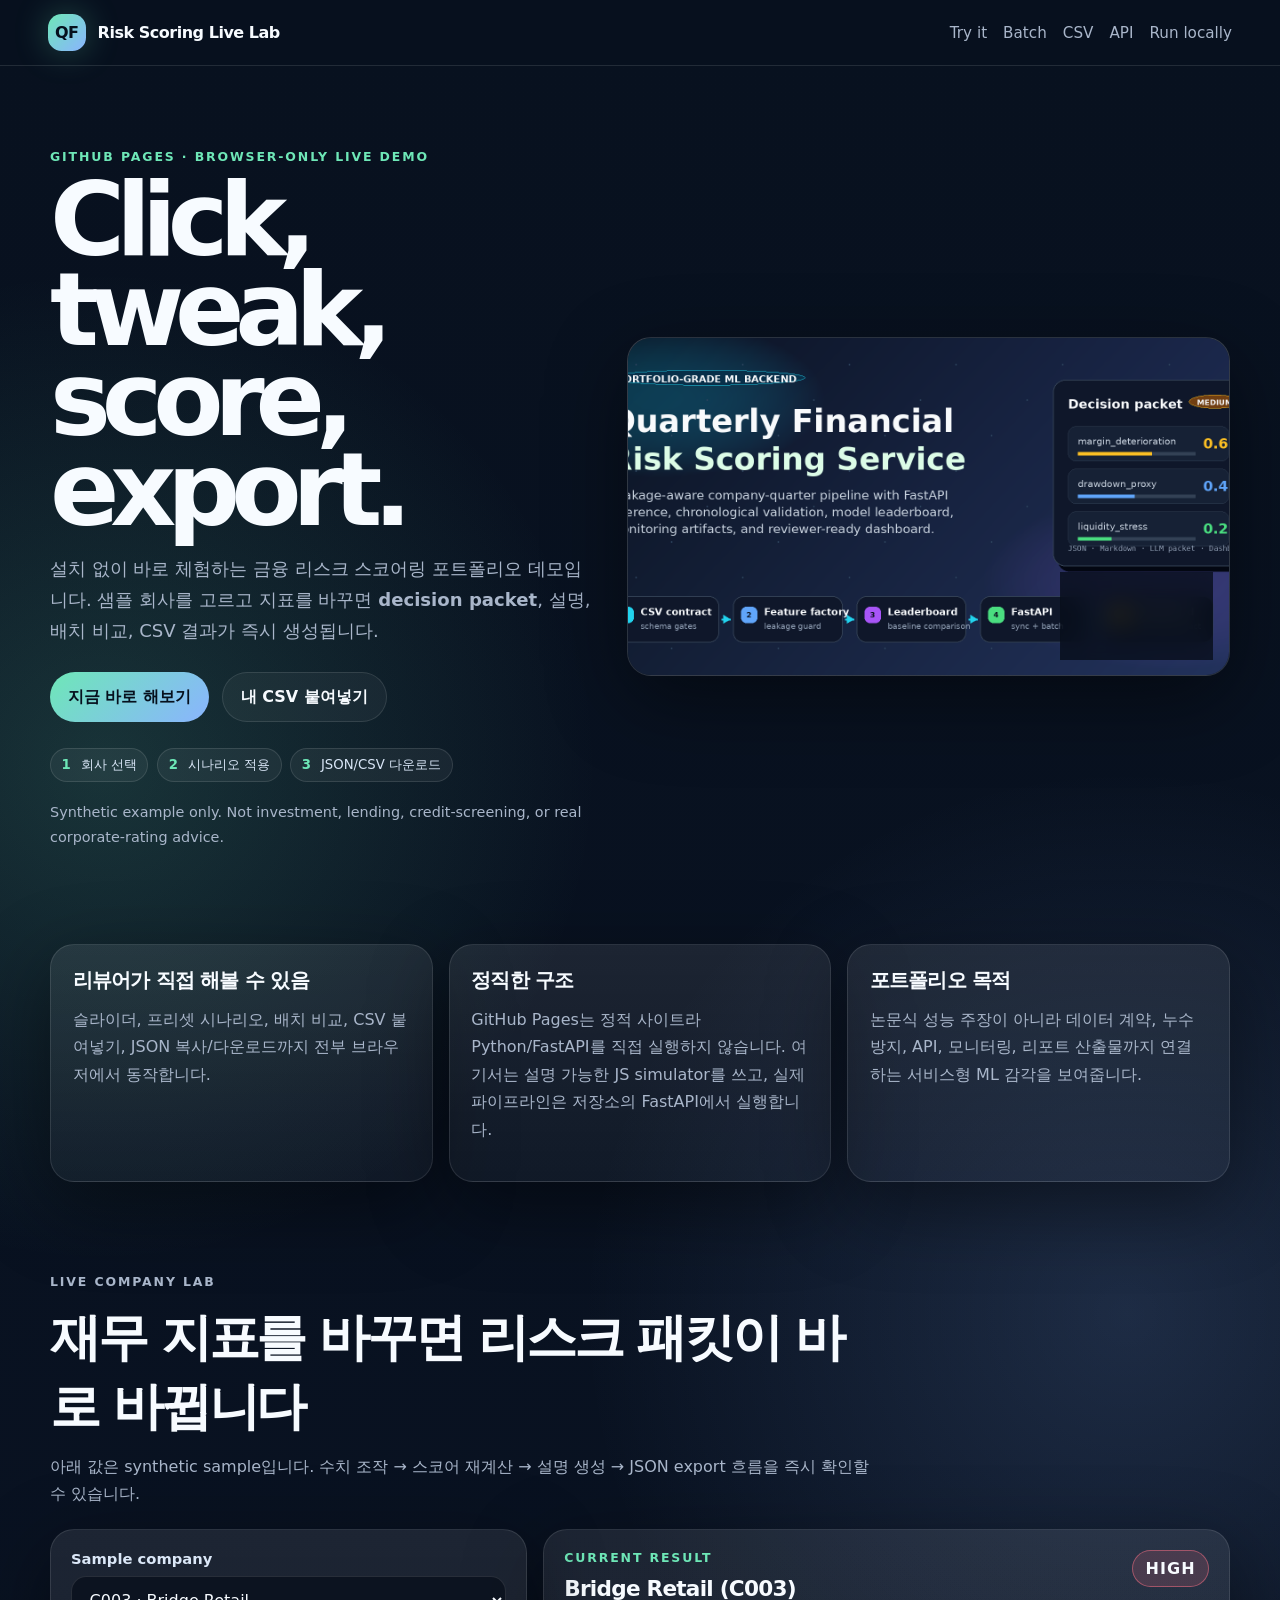
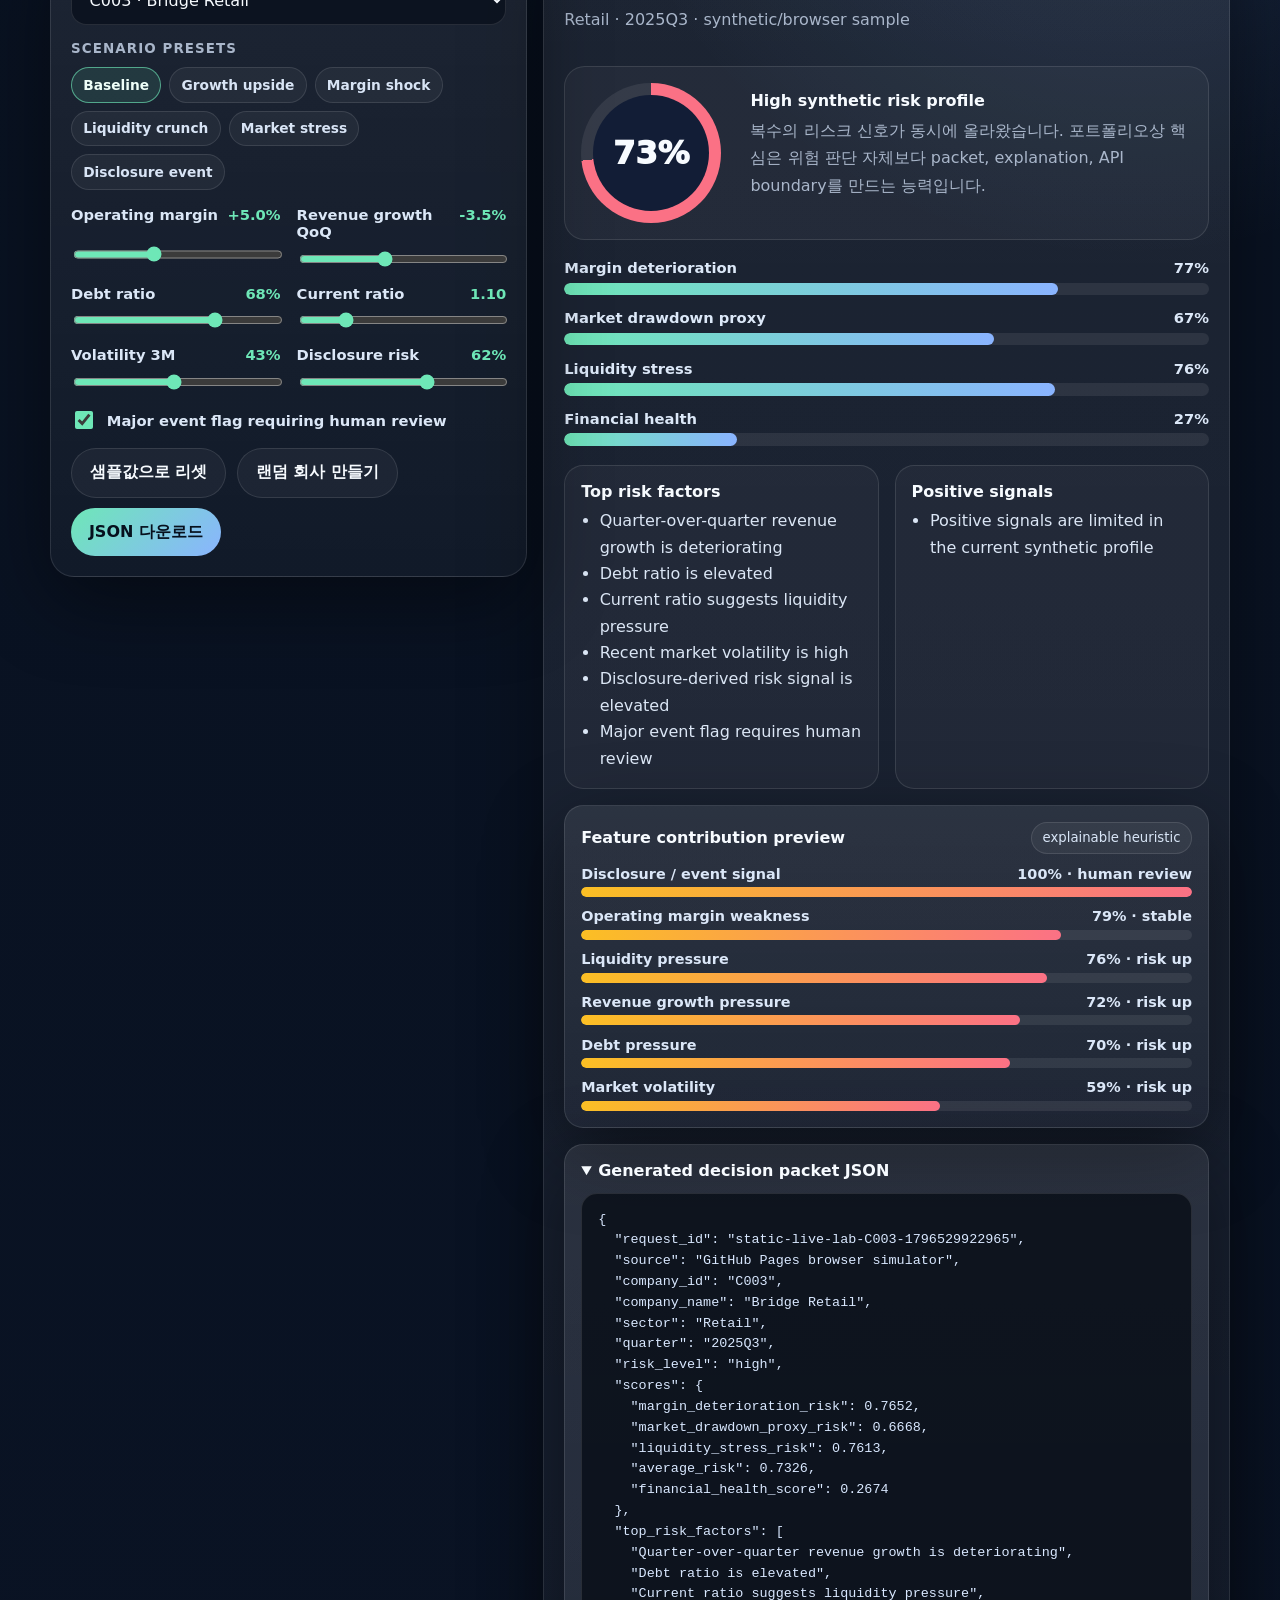
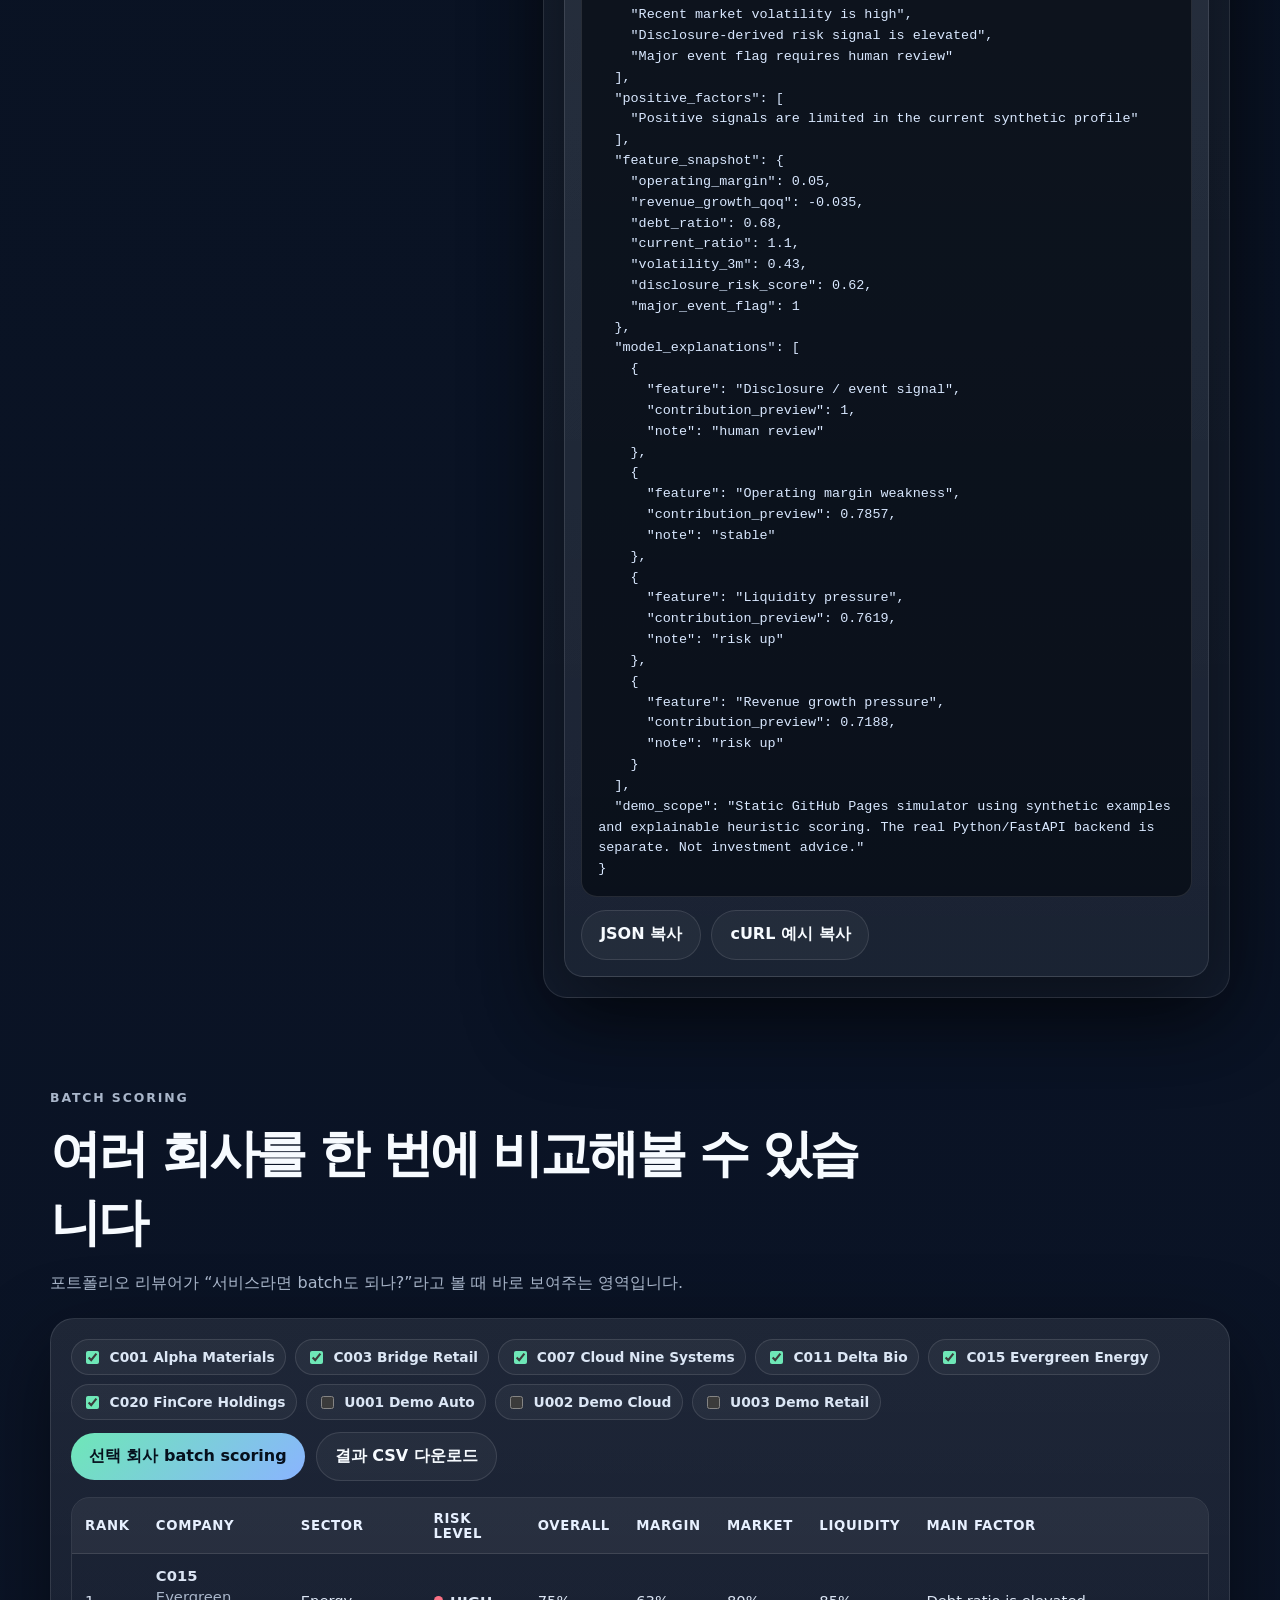
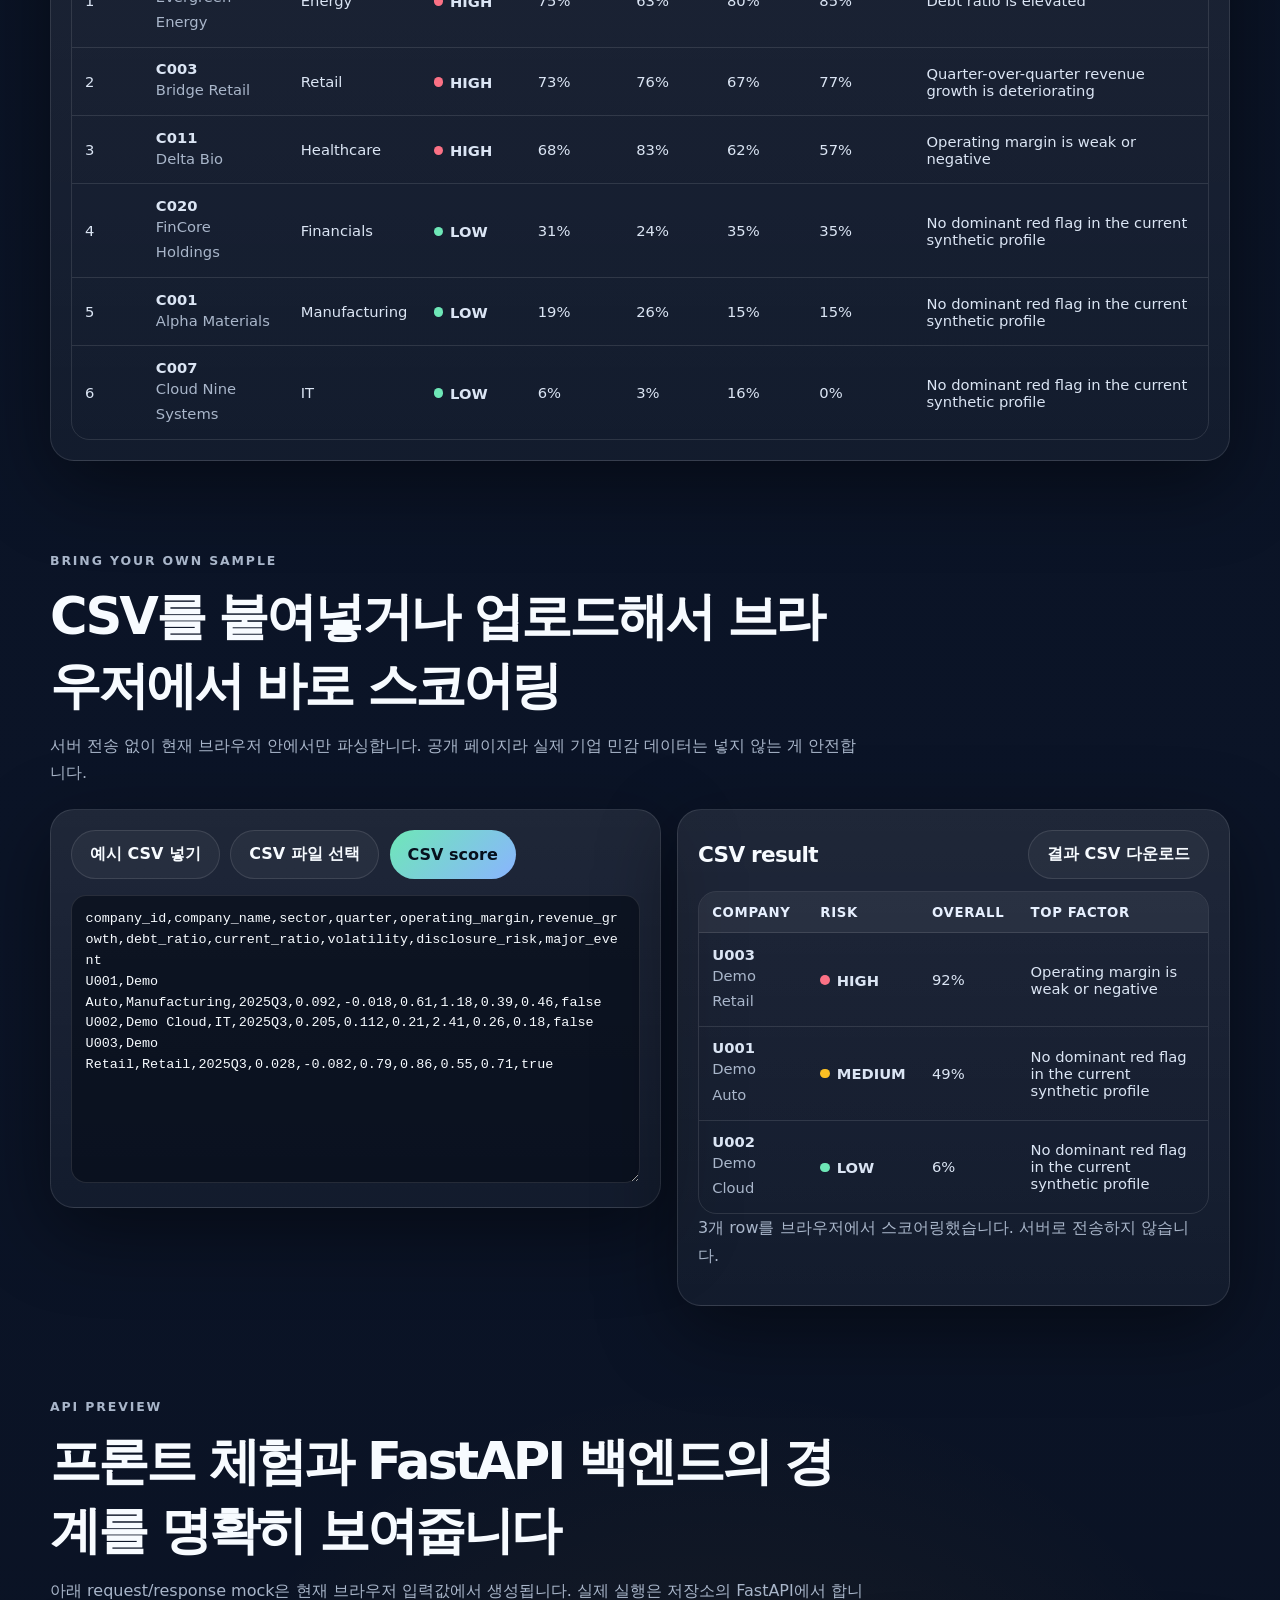
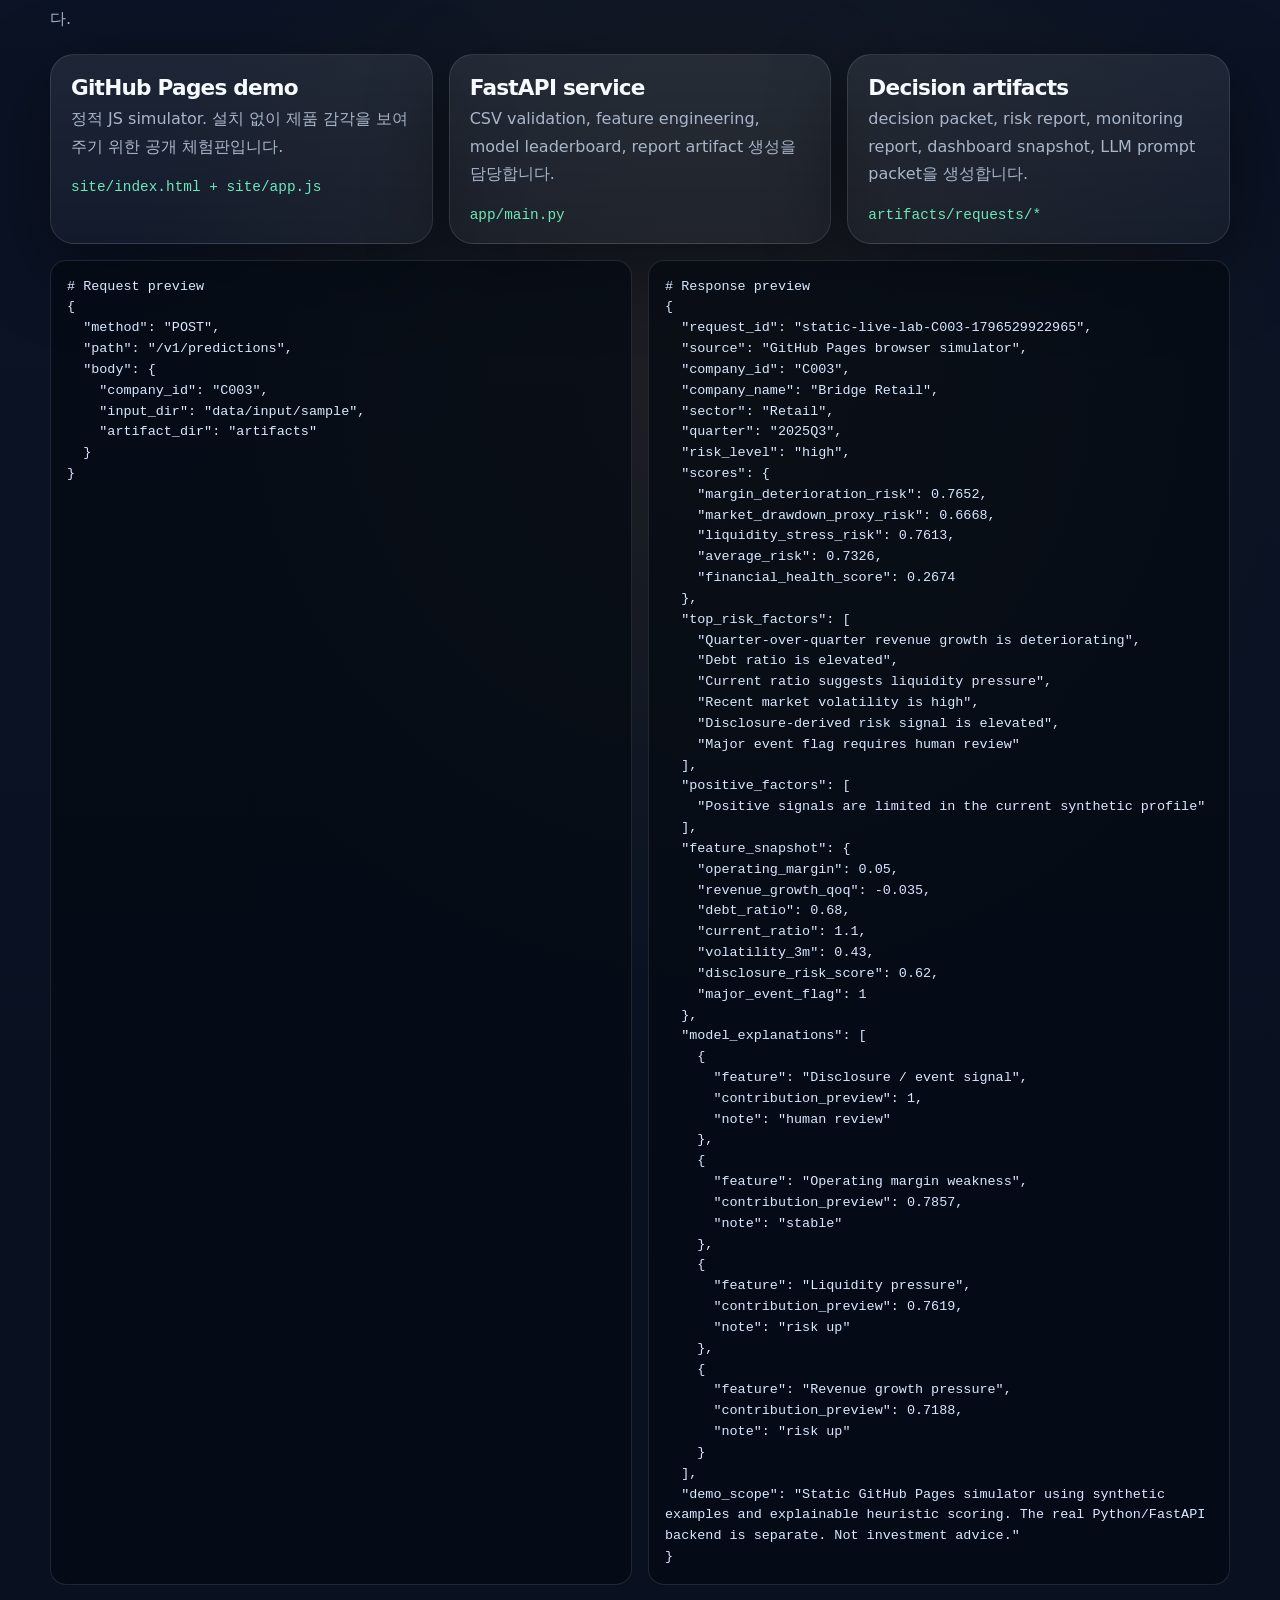
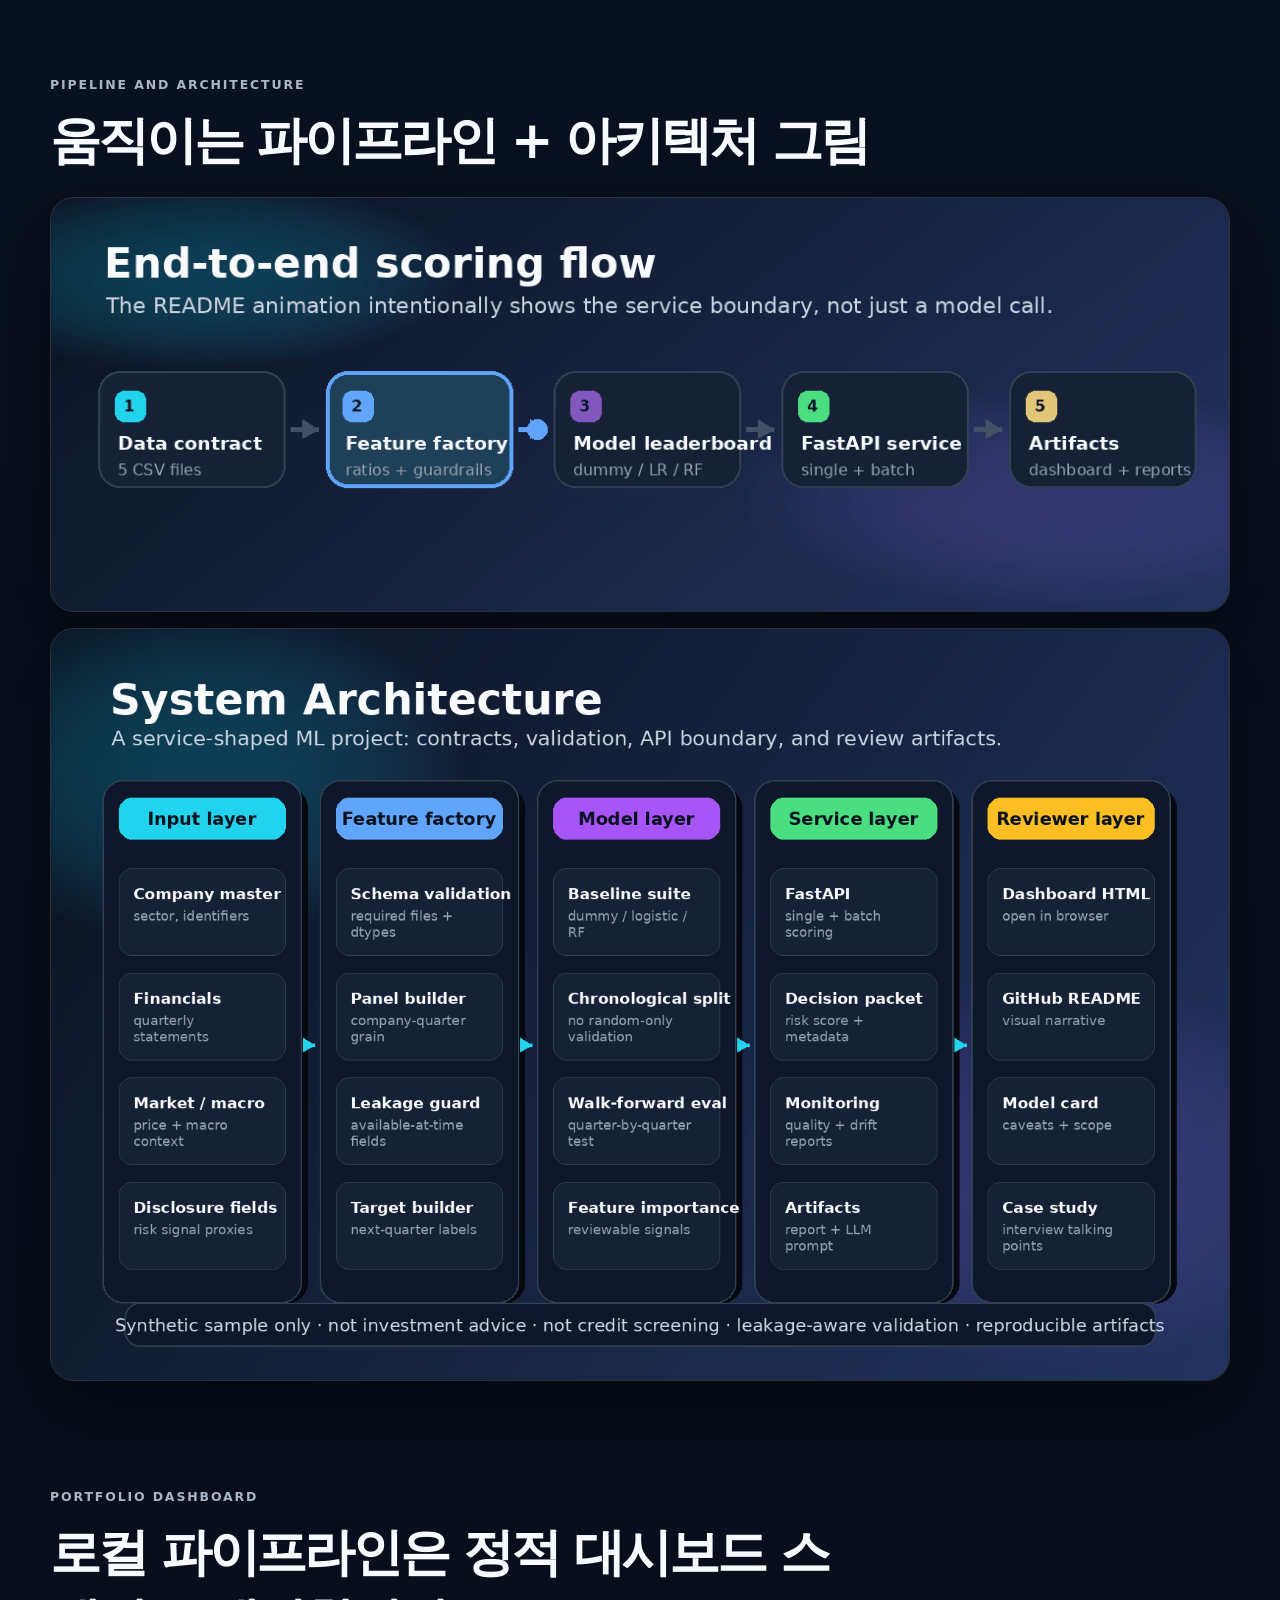
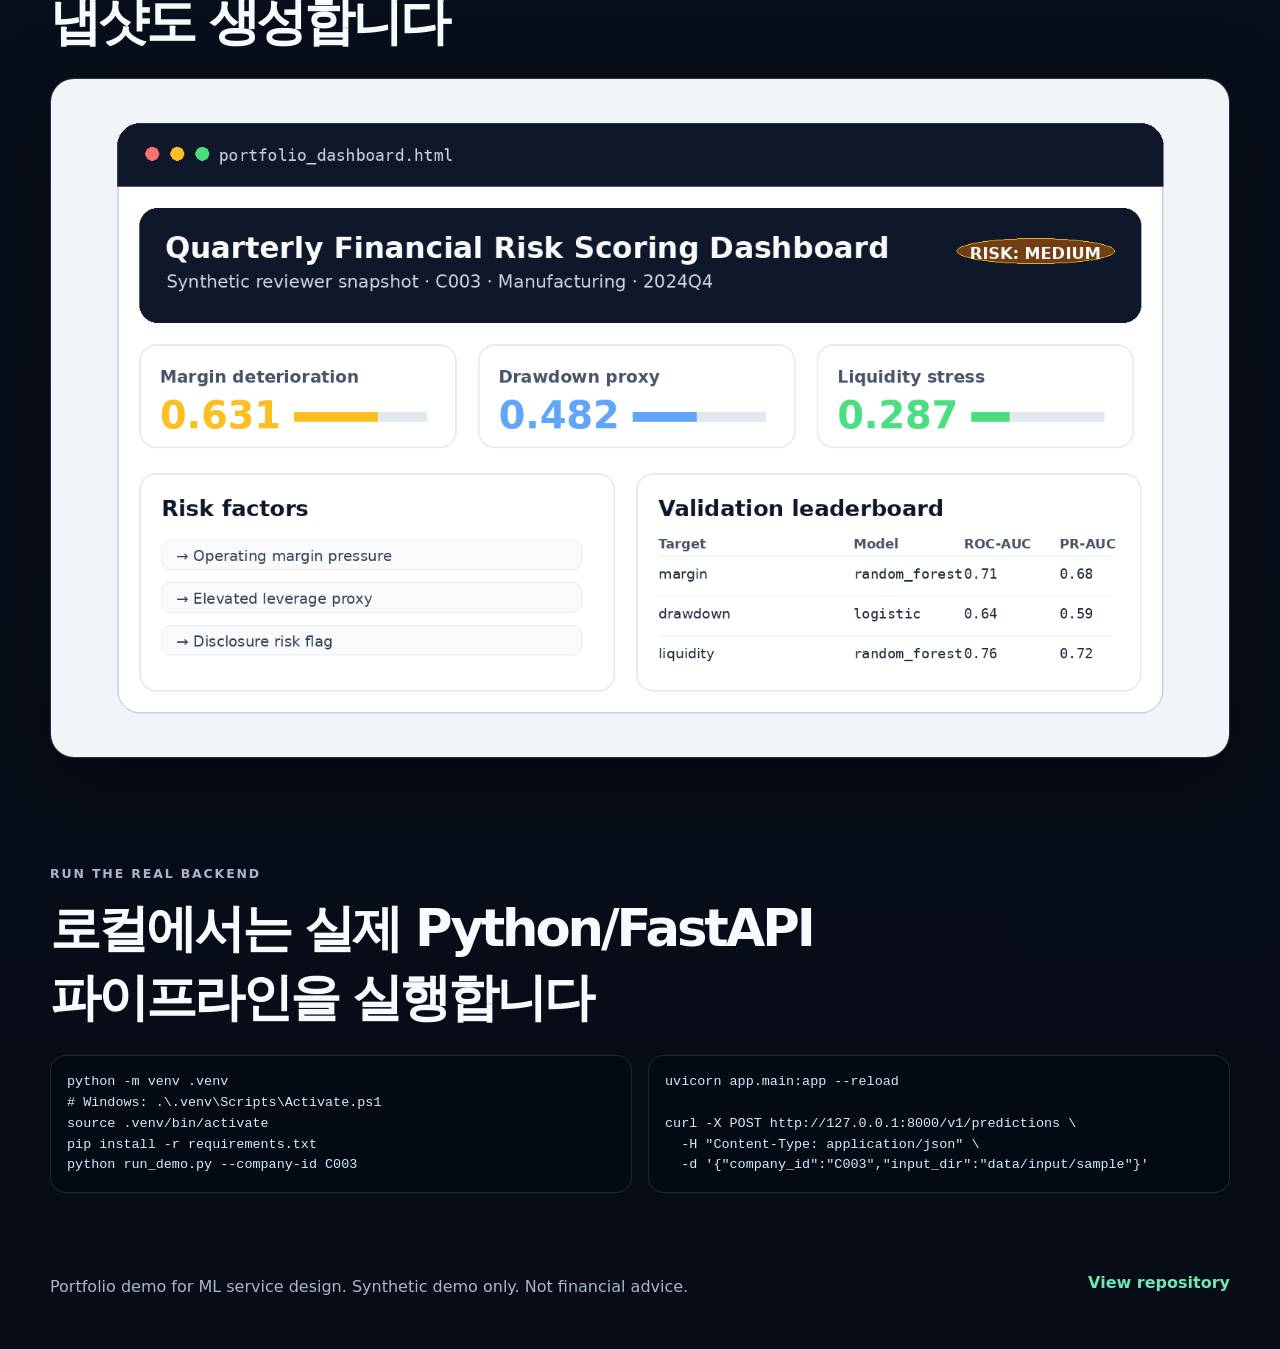
==== index.html @ 81b32978 "Add interactive GitHub Pages live lab" ====
<!doctype html>
<html lang="ko">
<head>
  <meta charset="utf-8" />
  <meta name="viewport" content="width=device-width, initial-scale=1" />
  <title>Quarterly Financial Risk Scoring Live Lab</title>
  <meta name="description" content="Try a browser-only financial risk scoring lab: change company metrics, run scenarios, compare companies, paste CSV, and download a decision packet." />
  <meta property="og:title" content="Quarterly Financial Risk Scoring Live Lab" />
  <meta property="og:description" content="Interactive GitHub Pages demo for a portfolio-grade financial ML service project." />
  <meta property="og:image" content="site/assets/github_social_preview.png" />
  <meta name="theme-color" content="#08111f" />
  <link rel="icon" href="data:image/svg+xml,%3Csvg xmlns='http://www.w3.org/2000/svg' viewBox='0 0 64 64'%3E%3Crect width='64' height='64' rx='14' fill='%2308111f'/%3E%3Cpath d='M12 43h40M18 36l8-11 8 6 12-17' stroke='%236ee7b7' stroke-width='5' stroke-linecap='round' stroke-linejoin='round' fill='none'/%3E%3C/svg%3E" />
  <link rel="stylesheet" href="site/styles.css" />
</head>
<body>
  <header class="topbar">
    <a class="brand" href="#top" aria-label="Go to top">
      <span class="brand-mark">QF</span>
      <span>Risk Scoring Live Lab</span>
    </a>
    <nav aria-label="Primary navigation">
      <a href="#lab">Try it</a>
      <a href="#batch">Batch</a>
      <a href="#csv">CSV</a>
      <a href="#api">API</a>
      <a href="#run">Run locally</a>
    </nav>
  </header>

  <main id="top">
    <section class="hero section-shell">
      <div class="hero-copy">
        <p class="eyebrow">GitHub Pages · browser-only live demo</p>
        <h1>Click, tweak, score, export.</h1>
        <p class="hero-lead">
          설치 없이 바로 체험하는 금융 리스크 스코어링 포트폴리오 데모입니다.
          샘플 회사를 고르고 지표를 바꾸면 <strong>decision packet</strong>, 설명, 배치 비교, CSV 결과가 즉시 생성됩니다.
        </p>
        <div class="hero-actions">
          <a class="button primary" href="#lab">지금 바로 해보기</a>
          <a class="button ghost" href="#csv">내 CSV 붙여넣기</a>
        </div>
        <div class="step-strip" aria-label="Demo steps">
          <span><b>1</b> 회사 선택</span>
          <span><b>2</b> 시나리오 적용</span>
          <span><b>3</b> JSON/CSV 다운로드</span>
        </div>
        <p class="scope-note">Synthetic example only. Not investment, lending, credit-screening, or real corporate-rating advice.</p>
      </div>
      <div class="hero-card" aria-label="Project visual preview">
        <img src="site/assets/github_hero.png" alt="Financial risk scoring project hero image" />
        <div class="hero-card-overlay">
          <span>Live risk packet</span>
          <strong id="heroRiskPreview">0%</strong>
        </div>
      </div>
    </section>

    <section class="section-shell note-grid" aria-label="Why this is interactive">
      <article>
        <h2>리뷰어가 직접 해볼 수 있음</h2>
        <p>슬라이더, 프리셋 시나리오, 배치 비교, CSV 붙여넣기, JSON 복사/다운로드까지 전부 브라우저에서 동작합니다.</p>
      </article>
      <article>
        <h2>정직한 구조</h2>
        <p>GitHub Pages는 정적 사이트라 Python/FastAPI를 직접 실행하지 않습니다. 여기서는 설명 가능한 JS simulator를 쓰고, 실제 파이프라인은 저장소의 FastAPI에서 실행합니다.</p>
      </article>
      <article>
        <h2>포트폴리오 목적</h2>
        <p>논문식 성능 주장이 아니라 데이터 계약, 누수 방지, API, 모니터링, 리포트 산출물까지 연결하는 서비스형 ML 감각을 보여줍니다.</p>
      </article>
    </section>

    <section id="lab" class="section-shell lab-section">
      <div class="section-heading">
        <p class="eyebrow">Live company lab</p>
        <h2>재무 지표를 바꾸면 리스크 패킷이 바로 바뀝니다</h2>
        <p>아래 값은 synthetic sample입니다. 수치 조작 → 스코어 재계산 → 설명 생성 → JSON export 흐름을 즉시 확인할 수 있습니다.</p>
      </div>

      <div class="lab-layout">
        <aside class="control-panel" aria-label="Company scoring controls">
          <label class="field full">
            <span>Sample company</span>
            <select id="companySelect"></select>
          </label>

          <div class="scenario-panel full">
            <span class="mini-label">Scenario presets</span>
            <div class="chip-row" id="scenarioButtons">
              <button class="chip active" type="button" data-scenario="baseline">Baseline</button>
              <button class="chip" type="button" data-scenario="growth">Growth upside</button>
              <button class="chip" type="button" data-scenario="marginShock">Margin shock</button>
              <button class="chip" type="button" data-scenario="liquidityCrunch">Liquidity crunch</button>
              <button class="chip" type="button" data-scenario="marketStress">Market stress</button>
              <button class="chip" type="button" data-scenario="eventShock">Disclosure event</button>
            </div>
          </div>

          <label class="field">
            <span>Operating margin <output id="operatingMarginOut"></output></span>
            <input id="operatingMargin" type="range" min="-0.10" max="0.30" step="0.005" />
          </label>
          <label class="field">
            <span>Revenue growth QoQ <output id="revenueGrowthOut"></output></span>
            <input id="revenueGrowth" type="range" min="-0.25" max="0.28" step="0.005" />
          </label>
          <label class="field">
            <span>Debt ratio <output id="debtRatioOut"></output></span>
            <input id="debtRatio" type="range" min="0.05" max="0.96" step="0.005" />
          </label>
          <label class="field">
            <span>Current ratio <output id="currentRatioOut"></output></span>
            <input id="currentRatio" type="range" min="0.40" max="3.80" step="0.05" />
          </label>
          <label class="field">
            <span>Volatility 3M <output id="volatilityOut"></output></span>
            <input id="volatility" type="range" min="0.04" max="0.85" step="0.005" />
          </label>
          <label class="field">
            <span>Disclosure risk <output id="disclosureRiskOut"></output></span>
            <input id="disclosureRisk" type="range" min="0" max="1" step="0.01" />
          </label>
          <label class="field checkbox-field full">
            <input id="majorEvent" type="checkbox" />
            <span>Major event flag requiring human review</span>
          </label>

          <div class="control-actions full">
            <button id="resetButton" class="button ghost dark" type="button">샘플값으로 리셋</button>
            <button id="randomizeButton" class="button ghost dark" type="button">랜덤 회사 만들기</button>
            <button id="downloadButton" class="button primary" type="button">JSON 다운로드</button>
          </div>
        </aside>

        <section class="result-panel" aria-live="polite">
          <div class="risk-summary">
            <div>
              <p class="eyebrow">Current result</p>
              <h3 id="companyTitle">-</h3>
              <p id="companyMeta" class="muted">-</p>
            </div>
            <div id="riskBadge" class="risk-badge">-</div>
          </div>

          <div class="score-hero">
            <div class="gauge" role="img" aria-label="Overall risk gauge">
              <div class="gauge-ring" id="gaugeRing"><span id="overallRisk">0%</span></div>
            </div>
            <div class="score-copy">
              <h4 id="riskNarrative">Risk narrative</h4>
              <p id="riskExplanation">입력값을 바탕으로 리스크 신호를 생성합니다.</p>
            </div>
          </div>

          <div class="bars" id="scoreBars"></div>

          <div class="insight-grid">
            <article>
              <h4>Top risk factors</h4>
              <ul id="riskFactors"></ul>
            </article>
            <article>
              <h4>Positive signals</h4>
              <ul id="positiveFactors"></ul>
            </article>
          </div>

          <div class="explain-card">
            <div class="card-title-row">
              <h4>Feature contribution preview</h4>
              <span class="pill">explainable heuristic</span>
            </div>
            <div id="contributionList" class="contribution-list"></div>
          </div>

          <details class="json-card" open>
            <summary>Generated decision packet JSON</summary>
            <pre id="decisionJson"></pre>
            <div class="json-actions">
              <button id="copyJsonButton" class="button ghost dark" type="button">JSON 복사</button>
              <button id="copyCurlButton" class="button ghost dark" type="button">cURL 예시 복사</button>
            </div>
          </details>
        </section>
      </div>
    </section>

    <section id="batch" class="section-shell batch-section">
      <div class="section-heading">
        <p class="eyebrow">Batch scoring</p>
        <h2>여러 회사를 한 번에 비교해볼 수 있습니다</h2>
        <p>포트폴리오 리뷰어가 “서비스라면 batch도 되나?”라고 볼 때 바로 보여주는 영역입니다.</p>
      </div>
      <div class="batch-card">
        <div class="batch-controls">
          <div id="batchCompanyChecks" class="check-grid"></div>
          <button id="runBatchButton" class="button primary" type="button">선택 회사 batch scoring</button>
          <button id="downloadBatchCsvButton" class="button ghost dark" type="button">결과 CSV 다운로드</button>
        </div>
        <div class="table-wrap">
          <table id="batchTable">
            <thead>
              <tr>
                <th>Rank</th><th>Company</th><th>Sector</th><th>Risk level</th><th>Overall</th><th>Margin</th><th>Market</th><th>Liquidity</th><th>Main factor</th>
              </tr>
            </thead>
            <tbody></tbody>
          </table>
        </div>
      </div>
    </section>

    <section id="csv" class="section-shell csv-section">
      <div class="section-heading">
        <p class="eyebrow">Bring your own sample</p>
        <h2>CSV를 붙여넣거나 업로드해서 브라우저에서 바로 스코어링</h2>
        <p>서버 전송 없이 현재 브라우저 안에서만 파싱합니다. 공개 페이지라 실제 기업 민감 데이터는 넣지 않는 게 안전합니다.</p>
      </div>
      <div class="csv-grid">
        <div class="csv-card">
          <div class="csv-actions">
            <button id="loadCsvExampleButton" class="button ghost dark" type="button">예시 CSV 넣기</button>
            <label class="file-button button ghost dark">
              CSV 파일 선택
              <input id="csvFileInput" type="file" accept=".csv,text/csv" />
            </label>
            <button id="scoreCsvButton" class="button primary" type="button">CSV score</button>
          </div>
          <textarea id="csvInput" spellcheck="false" aria-label="CSV input"></textarea>
        </div>
        <div class="csv-card">
          <div class="card-title-row">
            <h3>CSV result</h3>
            <button id="downloadCsvResultButton" class="button ghost dark" type="button">결과 CSV 다운로드</button>
          </div>
          <div class="table-wrap compact">
            <table id="csvResultTable">
              <thead><tr><th>Company</th><th>Risk</th><th>Overall</th><th>Top factor</th></tr></thead>
              <tbody></tbody>
            </table>
          </div>
          <p id="csvStatus" class="muted"></p>
        </div>
      </div>
    </section>

    <section id="api" class="section-shell api-section">
      <div class="section-heading">
        <p class="eyebrow">API preview</p>
        <h2>프론트 체험과 FastAPI 백엔드의 경계를 명확히 보여줍니다</h2>
        <p>아래 request/response mock은 현재 브라우저 입력값에서 생성됩니다. 실제 실행은 저장소의 FastAPI에서 합니다.</p>
      </div>
      <div class="api-grid">
        <article>
          <h3>GitHub Pages demo</h3>
          <p>정적 JS simulator. 설치 없이 제품 감각을 보여주기 위한 공개 체험판입니다.</p>
          <code>site/index.html + site/app.js</code>
        </article>
        <article>
          <h3>FastAPI service</h3>
          <p>CSV validation, feature engineering, model leaderboard, report artifact 생성을 담당합니다.</p>
          <code>app/main.py</code>
        </article>
        <article>
          <h3>Decision artifacts</h3>
          <p>decision packet, risk report, monitoring report, dashboard snapshot, LLM prompt packet을 생성합니다.</p>
          <code>artifacts/requests/*</code>
        </article>
      </div>
      <div class="code-grid">
        <pre class="code-block"><code id="apiRequestCode"></code></pre>
        <pre class="code-block"><code id="apiResponseCode"></code></pre>
      </div>
    </section>

    <section class="section-shell visual-section">
      <div class="section-heading">
        <p class="eyebrow">Pipeline and architecture</p>
        <h2>움직이는 파이프라인 + 아키텍처 그림</h2>
      </div>
      <img class="wide-visual" src="site/assets/pipeline_flow.gif" alt="Animated pipeline flow" />
      <img class="wide-visual" src="site/assets/architecture_diagram.png" alt="System architecture diagram" />
    </section>

    <section class="section-shell visual-section">
      <div class="section-heading">
        <p class="eyebrow">Portfolio dashboard</p>
        <h2>로컬 파이프라인은 정적 대시보드 스냅샷도 생성합니다</h2>
      </div>
      <img class="wide-visual" src="site/assets/dashboard_preview.png" alt="Dashboard preview" />
    </section>

    <section id="run" class="section-shell run-section">
      <div class="section-heading">
        <p class="eyebrow">Run the real backend</p>
        <h2>로컬에서는 실제 Python/FastAPI 파이프라인을 실행합니다</h2>
      </div>
      <div class="terminal-grid">
        <pre class="code-block"><code>python -m venv .venv
# Windows: .\.venv\Scripts\Activate.ps1
source .venv/bin/activate
pip install -r requirements.txt
python run_demo.py --company-id C003</code></pre>
        <pre class="code-block"><code>uvicorn app.main:app --reload

curl -X POST http://127.0.0.1:8000/v1/predictions \
  -H "Content-Type: application/json" \
  -d '{"company_id":"C003","input_dir":"data/input/sample"}'</code></pre>
      </div>
    </section>
  </main>

  <footer class="footer section-shell">
    <p>Portfolio demo for ML service design. Synthetic demo only. Not financial advice.</p>
    <a href="https://github.com/jcicaaa3-cloud/financial-future-prediction-service">View repository</a>
  </footer>

  <div id="toast" class="toast" role="status" aria-live="polite"></div>
  <script src="site/app.js"></script>
</body>
</html>
---- site/styles.css ----
:root {
  color-scheme: dark;
  --bg: #08111f;
  --bg-2: #0b1427;
  --panel: rgba(17, 26, 49, 0.82);
  --panel-strong: #121d36;
  --panel-soft: rgba(255, 255, 255, 0.045);
  --text: #f7fbff;
  --muted: #a9b6ca;
  --line: rgba(255, 255, 255, 0.11);
  --accent: #6ee7b7;
  --accent-2: #8ab4ff;
  --warn: #fbbf24;
  --danger: #fb7185;
  --good: #34d399;
  --shadow: 0 24px 80px rgba(0, 0, 0, 0.44);
  --radius: 24px;
  font-family: Inter, ui-sans-serif, system-ui, -apple-system, BlinkMacSystemFont, "Segoe UI", sans-serif;
}

* { box-sizing: border-box; }
html { scroll-behavior: smooth; }
body {
  margin: 0;
  background:
    radial-gradient(circle at 8% 7%, rgba(110, 231, 183, 0.16), transparent 31rem),
    radial-gradient(circle at 88% 12%, rgba(138, 180, 255, 0.16), transparent 34rem),
    radial-gradient(circle at 56% 62%, rgba(251, 191, 36, 0.08), transparent 38rem),
    linear-gradient(180deg, var(--bg) 0%, var(--bg-2) 52%, #070c17 100%);
  color: var(--text);
}

a { color: inherit; text-decoration: none; }
img { display: block; max-width: 100%; }
button, input, select, textarea { font: inherit; }

.topbar {
  position: sticky;
  top: 0;
  z-index: 30;
  display: flex;
  align-items: center;
  justify-content: space-between;
  gap: 1rem;
  padding: 0.86rem clamp(1rem, 4vw, 3rem);
  backdrop-filter: blur(18px);
  background: rgba(8, 17, 31, 0.78);
  border-bottom: 1px solid var(--line);
}
.brand {
  display: flex;
  align-items: center;
  gap: 0.75rem;
  font-weight: 850;
  letter-spacing: -0.03em;
}
.brand-mark {
  display: grid;
  place-items: center;
  width: 2.35rem;
  height: 2.35rem;
  border-radius: 0.85rem;
  background: linear-gradient(135deg, var(--accent), var(--accent-2));
  color: #06101d;
  box-shadow: 0 0 34px rgba(110, 231, 183, 0.28);
}
nav { display: flex; gap: 1rem; color: var(--muted); font-size: 0.95rem; }
nav a:hover { color: var(--text); }

.section-shell { width: min(1180px, calc(100% - 2rem)); margin: 0 auto; }
.hero {
  display: grid;
  grid-template-columns: minmax(0, 0.95fr) minmax(320px, 1.05fr);
  gap: 2rem;
  align-items: center;
  padding: 5.2rem 0 3rem;
}
.eyebrow {
  margin: 0 0 0.68rem;
  color: var(--accent);
  font-size: 0.78rem;
  font-weight: 850;
  letter-spacing: 0.15em;
  text-transform: uppercase;
}
h1, h2, h3, h4, p { margin-top: 0; }
h1 {
  font-size: clamp(3rem, 8vw, 6.7rem);
  line-height: 0.88;
  letter-spacing: -0.09em;
  margin-bottom: 1.1rem;
}
h2 { font-size: clamp(1.8rem, 4vw, 3.35rem); letter-spacing: -0.06em; margin-bottom: 0.7rem; }
h3 { font-size: 1.35rem; margin-bottom: 0.32rem; letter-spacing: -0.035em; }
h4 { margin-bottom: 0.45rem; }
.hero-lead, .section-heading p, .note-grid p, .api-grid p, .score-copy p, .footer p, .muted, .scope-note {
  color: var(--muted);
  line-height: 1.72;
}
.hero-lead { font-size: 1.13rem; max-width: 55rem; }
.hero-actions { display: flex; flex-wrap: wrap; gap: 0.8rem; margin: 1.6rem 0; }
.button {
  border: 0;
  border-radius: 999px;
  padding: 0.84rem 1.12rem;
  font-weight: 850;
  cursor: pointer;
  display: inline-flex;
  align-items: center;
  justify-content: center;
  transition: transform 160ms ease, border-color 160ms ease, background 160ms ease, opacity 160ms ease;
  white-space: nowrap;
}
.button:hover { transform: translateY(-1px); }
.button.primary { background: linear-gradient(135deg, var(--accent), var(--accent-2)); color: #06101d; }
.button.ghost { border: 1px solid var(--line); background: rgba(255, 255, 255, 0.045); }
.button.dark { color: var(--text); }
.button:disabled { opacity: 0.55; cursor: not-allowed; transform: none; }
.step-strip { display: flex; flex-wrap: wrap; gap: 0.55rem; margin: 1rem 0 1.1rem; }
.step-strip span, .pill, .trust-pill {
  border: 1px solid var(--line);
  background: rgba(255, 255, 255, 0.05);
  padding: 0.46rem 0.66rem;
  border-radius: 999px;
  color: #d9e6f7;
  font-size: 0.83rem;
}
.step-strip b { color: var(--accent); margin-right: 0.35rem; }
.scope-note { font-size: 0.9rem; }

.hero-card, .control-panel, .result-panel, .note-grid article, .api-grid article, .json-card, .batch-card, .csv-card, .explain-card {
  background: linear-gradient(180deg, rgba(255,255,255,0.082), rgba(255,255,255,0.035));
  border: 1px solid var(--line);
  box-shadow: var(--shadow);
}
.hero-card { border-radius: var(--radius); overflow: hidden; position: relative; }
.hero-card img { aspect-ratio: 16 / 9; object-fit: cover; width: 100%; }
.hero-card-overlay {
  position: absolute;
  right: 1rem;
  bottom: 1rem;
  display: grid;
  gap: 0.2rem;
  min-width: 9.5rem;
  padding: 1rem;
  border-radius: 1.1rem;
  background: rgba(7, 13, 25, 0.78);
  border: 1px solid var(--line);
  backdrop-filter: blur(12px);
}
.hero-card-overlay span { color: var(--muted); font-size: 0.83rem; }
.hero-card-overlay strong { font-size: 2.2rem; line-height: 1; }

.note-grid {
  display: grid;
  grid-template-columns: repeat(3, 1fr);
  gap: 1rem;
  padding: 2rem 0 1rem;
}
.note-grid article { padding: 1.35rem; border-radius: var(--radius); }
.note-grid h2 { font-size: 1.28rem; letter-spacing: -0.04em; }

.lab-section, .batch-section, .csv-section, .visual-section, .api-section, .run-section { padding: 4.6rem 0 1rem; }
.section-heading { max-width: 820px; margin-bottom: 1.35rem; }
.lab-layout {
  display: grid;
  grid-template-columns: minmax(310px, 0.82fr) minmax(380px, 1.18fr);
  gap: 1rem;
  align-items: start;
}
.control-panel, .result-panel { border-radius: var(--radius); padding: 1.25rem; }
.control-panel {
  display: grid;
  grid-template-columns: 1fr 1fr;
  gap: 1rem;
  position: sticky;
  top: 5.2rem;
}
.field { display: grid; gap: 0.55rem; }
.field.full, .full { grid-column: 1 / -1; }
.field span { color: #dbe7f7; font-weight: 780; font-size: 0.92rem; display: flex; justify-content: space-between; gap: 0.5rem; }
.field output { color: var(--accent); }
select, textarea {
  width: 100%;
  color: var(--text);
  background: rgba(7, 13, 25, 0.66);
  border: 1px solid var(--line);
  border-radius: 0.95rem;
  padding: 0.8rem 0.85rem;
  outline: none;
}
textarea { min-height: 18rem; resize: vertical; font-family: ui-monospace, SFMono-Regular, Menlo, Consolas, monospace; font-size: 0.84rem; line-height: 1.55; }
input[type="range"] { width: 100%; accent-color: var(--accent); }
.checkbox-field { display: flex; align-items: center; gap: 0.7rem; }
.checkbox-field span { justify-content: flex-start; }
.checkbox-field input { width: 1.1rem; height: 1.1rem; accent-color: var(--accent); }
.scenario-panel { display: grid; gap: 0.7rem; }
.mini-label { color: var(--muted); font-size: 0.84rem; font-weight: 850; text-transform: uppercase; letter-spacing: 0.08em; }
.chip-row { display: flex; flex-wrap: wrap; gap: 0.5rem; }
.chip {
  border: 1px solid var(--line);
  border-radius: 999px;
  background: rgba(255,255,255,0.045);
  color: #d8e4f5;
  padding: 0.55rem 0.7rem;
  cursor: pointer;
  font-weight: 780;
  font-size: 0.86rem;
}
.chip:hover, .chip.active { border-color: rgba(110, 231, 183, 0.64); background: rgba(110, 231, 183, 0.12); color: #effff9; }
.control-actions { display: flex; flex-wrap: wrap; gap: 0.65rem; }

.risk-summary { display: flex; align-items: flex-start; justify-content: space-between; gap: 1rem; margin-bottom: 1rem; }
.risk-badge {
  padding: 0.48rem 0.76rem;
  border-radius: 999px;
  font-weight: 900;
  text-transform: uppercase;
  letter-spacing: 0.07em;
  border: 1px solid var(--line);
  color: var(--text);
}
.risk-badge.low { background: rgba(52, 211, 153, 0.16); border-color: rgba(52, 211, 153, 0.5); }
.risk-badge.medium { background: rgba(251, 191, 36, 0.16); border-color: rgba(251, 191, 36, 0.5); }
.risk-badge.high { background: rgba(251, 113, 133, 0.16); border-color: rgba(251, 113, 133, 0.5); }
.score-hero { display: grid; grid-template-columns: 150px minmax(0, 1fr); gap: 1.2rem; align-items: center; padding: 1rem; border-radius: 1.3rem; background: rgba(255,255,255,0.035); border: 1px solid var(--line); }
.gauge-ring {
  width: 140px;
  height: 140px;
  border-radius: 999px;
  display: grid;
  place-items: center;
  position: relative;
  background: conic-gradient(var(--accent) 0deg, rgba(255,255,255,0.08) 0deg);
}
.gauge-ring::after {
  content: "";
  position: absolute;
  inset: 12px;
  background: var(--panel-strong);
  border-radius: inherit;
}
.gauge-ring span { z-index: 1; font-size: 2rem; font-weight: 920; }
.bars { display: grid; gap: 0.9rem; margin: 1.2rem 0; }
.bar-label { display: flex; justify-content: space-between; gap: 1rem; color: #dce8f8; font-weight: 760; font-size: 0.92rem; margin-bottom: 0.4rem; }
.bar-track { height: 0.78rem; background: rgba(255,255,255,0.08); border-radius: 999px; overflow: hidden; }
.bar-fill { height: 100%; border-radius: inherit; background: linear-gradient(90deg, var(--accent), var(--accent-2)); }
.insight-grid { display: grid; grid-template-columns: 1fr 1fr; gap: 1rem; }
.insight-grid article { padding: 1rem; border: 1px solid var(--line); border-radius: 1.2rem; background: rgba(255,255,255,0.035); }
ul { margin: 0; padding-left: 1.15rem; color: #dbe6f5; line-height: 1.65; }
.explain-card, .json-card { margin-top: 1rem; padding: 1rem; border-radius: 1.2rem; }
.card-title-row { display: flex; align-items: center; justify-content: space-between; gap: 1rem; margin-bottom: 0.75rem; }
.card-title-row h3, .card-title-row h4 { margin: 0; }
.contribution-list { display: grid; gap: 0.7rem; }
.contribution-row { display: grid; gap: 0.35rem; }
.contribution-row header { display: flex; justify-content: space-between; color: #dbe7f8; font-weight: 760; font-size: 0.9rem; }
.contribution-track { height: 0.62rem; background: rgba(255,255,255,0.08); border-radius: 999px; overflow: hidden; }
.contribution-fill { height: 100%; border-radius: inherit; background: linear-gradient(90deg, var(--warn), var(--danger)); }
.json-card summary { cursor: pointer; font-weight: 850; margin-bottom: 0.8rem; }
pre { white-space: pre-wrap; word-break: break-word; }
.json-card pre, .code-block {
  margin: 0;
  border: 1px solid var(--line);
  background: rgba(5, 10, 19, 0.72);
  color: #d9e8ff;
  border-radius: 1rem;
  padding: 1rem;
  overflow: auto;
  font-family: ui-monospace, SFMono-Regular, Menlo, Consolas, monospace;
  font-size: 0.84rem;
  line-height: 1.55;
}
.json-actions { display: flex; flex-wrap: wrap; gap: 0.65rem; margin-top: 0.8rem; }

.batch-card, .csv-card { border-radius: var(--radius); padding: 1.25rem; }
.batch-controls { display: flex; flex-wrap: wrap; align-items: center; gap: 0.7rem; margin-bottom: 1rem; }
.check-grid { display: flex; flex-wrap: wrap; gap: 0.55rem; flex: 1 1 100%; }
.check-pill {
  display: inline-flex;
  align-items: center;
  gap: 0.45rem;
  padding: 0.48rem 0.65rem;
  border: 1px solid var(--line);
  border-radius: 999px;
  background: rgba(255,255,255,0.045);
  color: #dbe6f5;
  font-weight: 760;
  font-size: 0.86rem;
}
.check-pill input { accent-color: var(--accent); }
.table-wrap { overflow-x: auto; border: 1px solid var(--line); border-radius: 1.15rem; }
table { width: 100%; border-collapse: collapse; min-width: 760px; }
th, td { padding: 0.78rem 0.82rem; text-align: left; border-bottom: 1px solid var(--line); }
th { color: #e7f0ff; background: rgba(255,255,255,0.055); font-size: 0.83rem; text-transform: uppercase; letter-spacing: 0.05em; }
td { color: #dbe5f4; font-size: 0.92rem; }
tr:last-child td { border-bottom: 0; }
.level-dot { display: inline-flex; align-items: center; gap: 0.45rem; text-transform: uppercase; font-weight: 850; }
.level-dot::before { content: ""; width: 0.58rem; height: 0.58rem; border-radius: 999px; background: var(--accent); }
.level-dot.medium::before { background: var(--warn); }
.level-dot.high::before { background: var(--danger); }
.csv-grid { display: grid; grid-template-columns: 1.05fr 0.95fr; gap: 1rem; align-items: start; }
.csv-actions { display: flex; flex-wrap: wrap; gap: 0.65rem; margin-bottom: 1rem; }
.file-button { position: relative; overflow: hidden; }
.file-button input { position: absolute; inset: 0; opacity: 0; cursor: pointer; }
.compact table { min-width: 420px; }

.api-grid { display: grid; grid-template-columns: repeat(3, 1fr); gap: 1rem; margin-bottom: 1rem; }
.api-grid article { padding: 1.25rem; border-radius: var(--radius); }
.api-grid code { color: var(--accent); font-size: 0.9rem; }
.code-grid, .terminal-grid { display: grid; grid-template-columns: 1fr 1fr; gap: 1rem; }
.visual-section .wide-visual { border-radius: var(--radius); border: 1px solid var(--line); box-shadow: var(--shadow); margin-bottom: 1rem; background: rgba(255,255,255,0.04); }
.footer { display: flex; justify-content: space-between; gap: 1rem; padding: 4rem 0 2rem; color: var(--muted); }
.footer a { color: var(--accent); font-weight: 800; }
.toast {
  position: fixed;
  left: 50%;
  bottom: 1.2rem;
  transform: translateX(-50%) translateY(1rem);
  opacity: 0;
  pointer-events: none;
  background: rgba(8,17,31,0.94);
  border: 1px solid var(--line);
  color: var(--text);
  padding: 0.8rem 1rem;
  border-radius: 999px;
  box-shadow: var(--shadow);
  transition: opacity 180ms ease, transform 180ms ease;
  z-index: 50;
}
.toast.show { opacity: 1; transform: translateX(-50%) translateY(0); }

@media (max-width: 980px) {
  .hero, .lab-layout, .csv-grid, .code-grid, .terminal-grid { grid-template-columns: 1fr; }
  .control-panel { position: static; }
  .note-grid, .api-grid { grid-template-columns: 1fr; }
  nav { display: none; }
  .score-hero { grid-template-columns: 1fr; }
  .insight-grid { grid-template-columns: 1fr; }
}

@media (max-width: 620px) {
  .control-panel { grid-template-columns: 1fr; }
  h1 { font-size: 3.2rem; }
  .section-shell { width: min(100% - 1rem, 1180px); }
  .risk-summary { flex-direction: column; }
  .footer { flex-direction: column; }
}
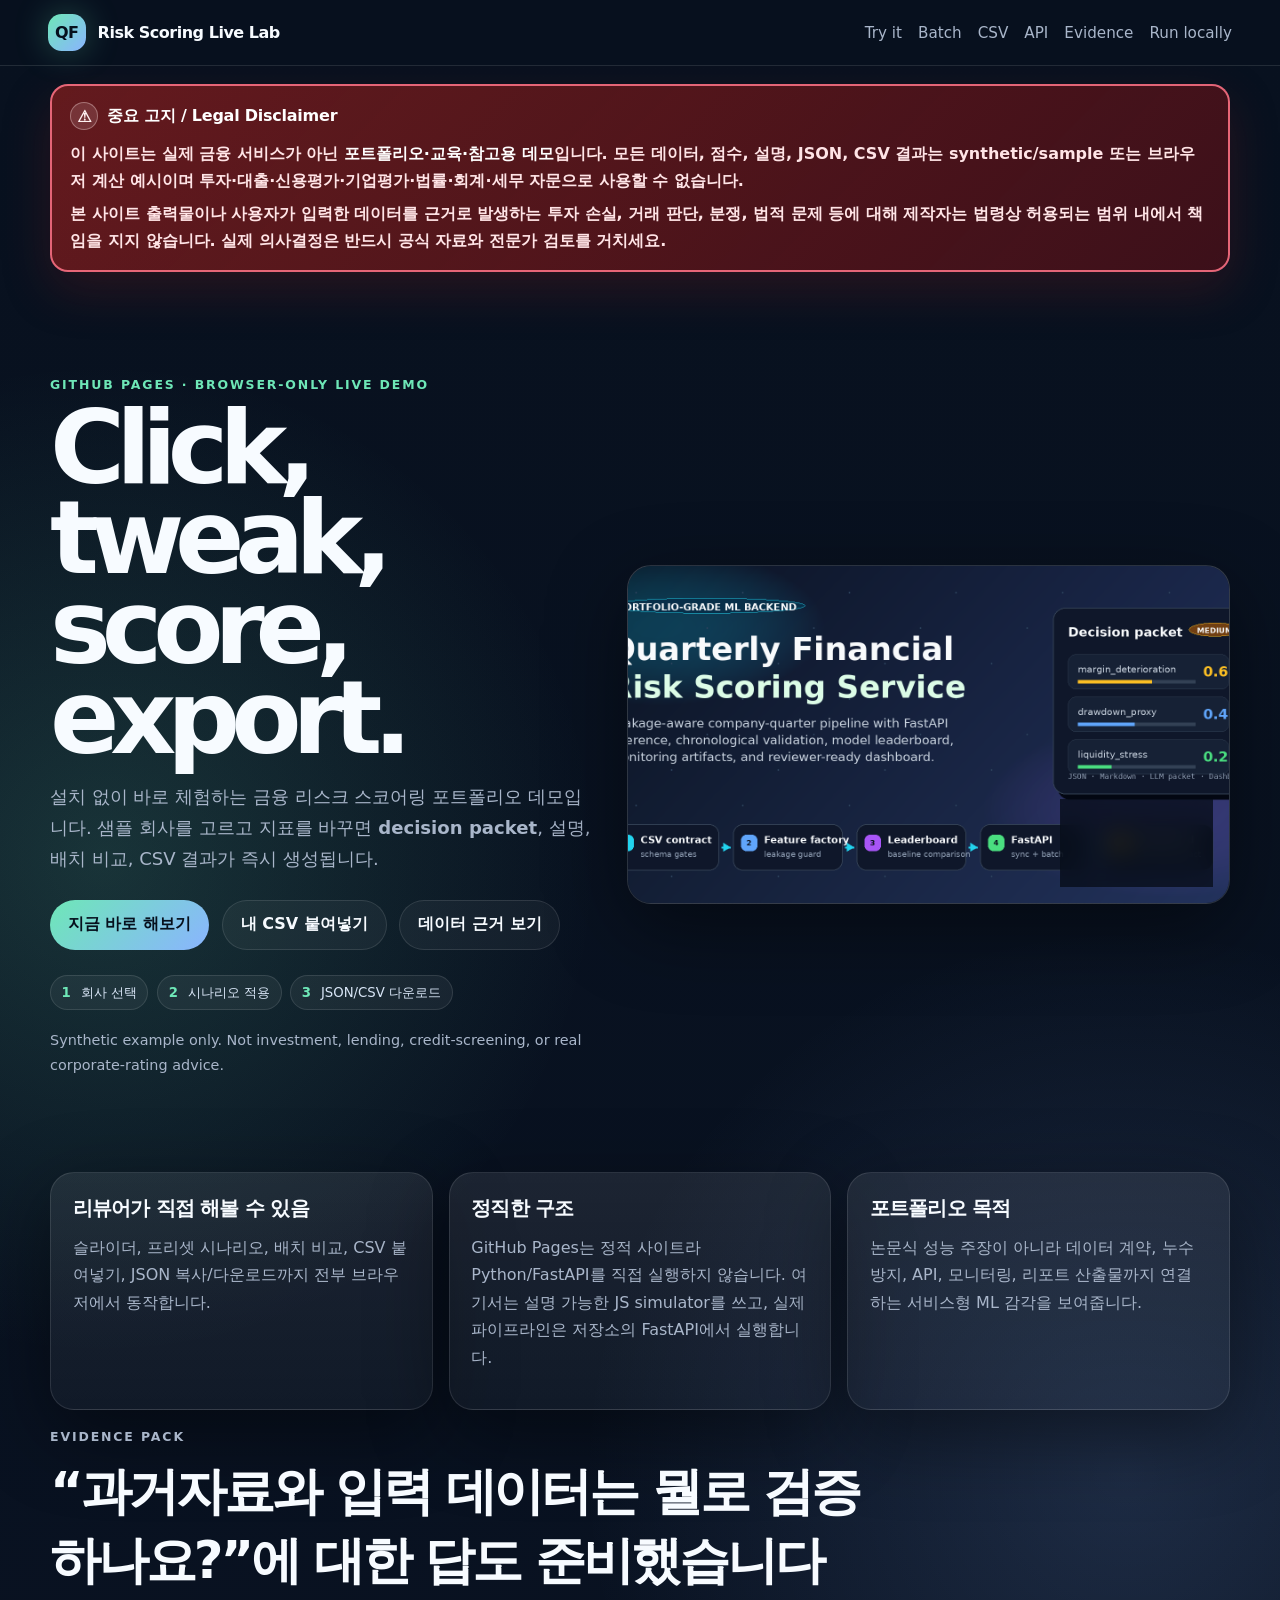
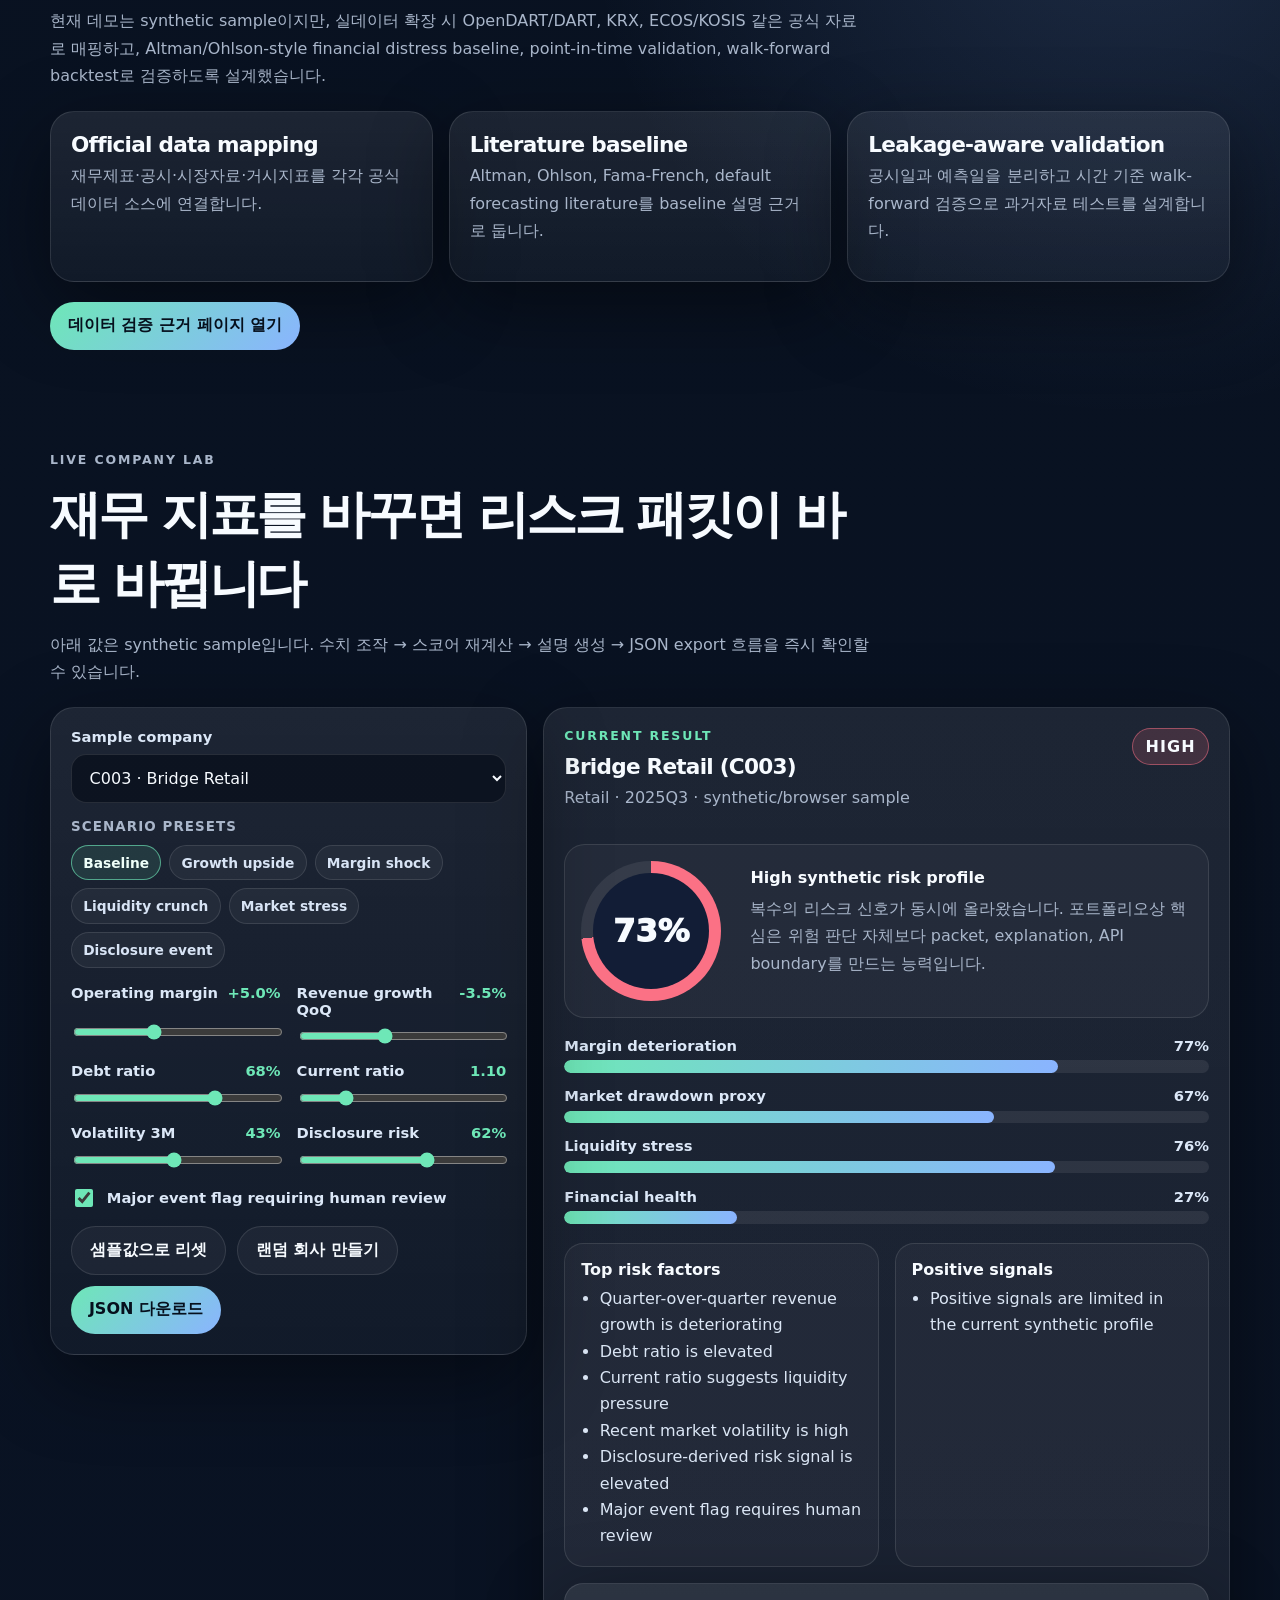
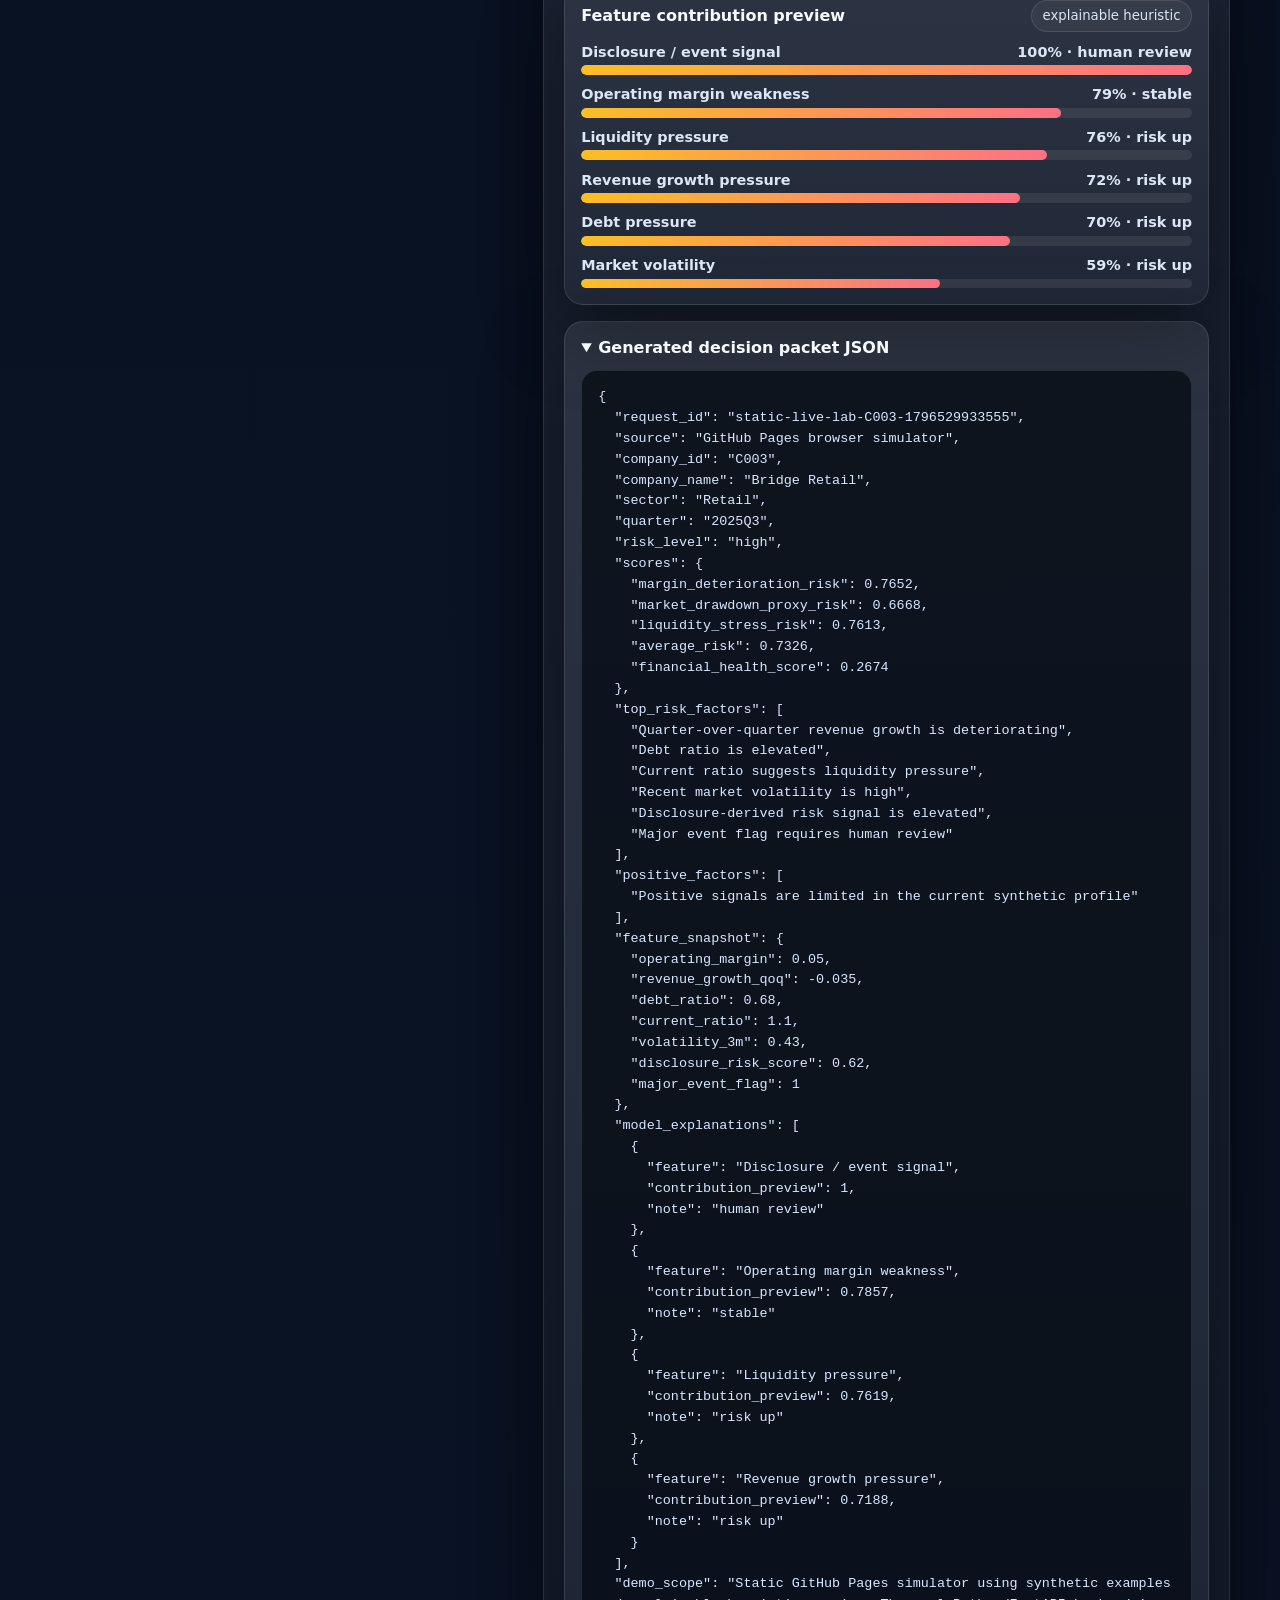
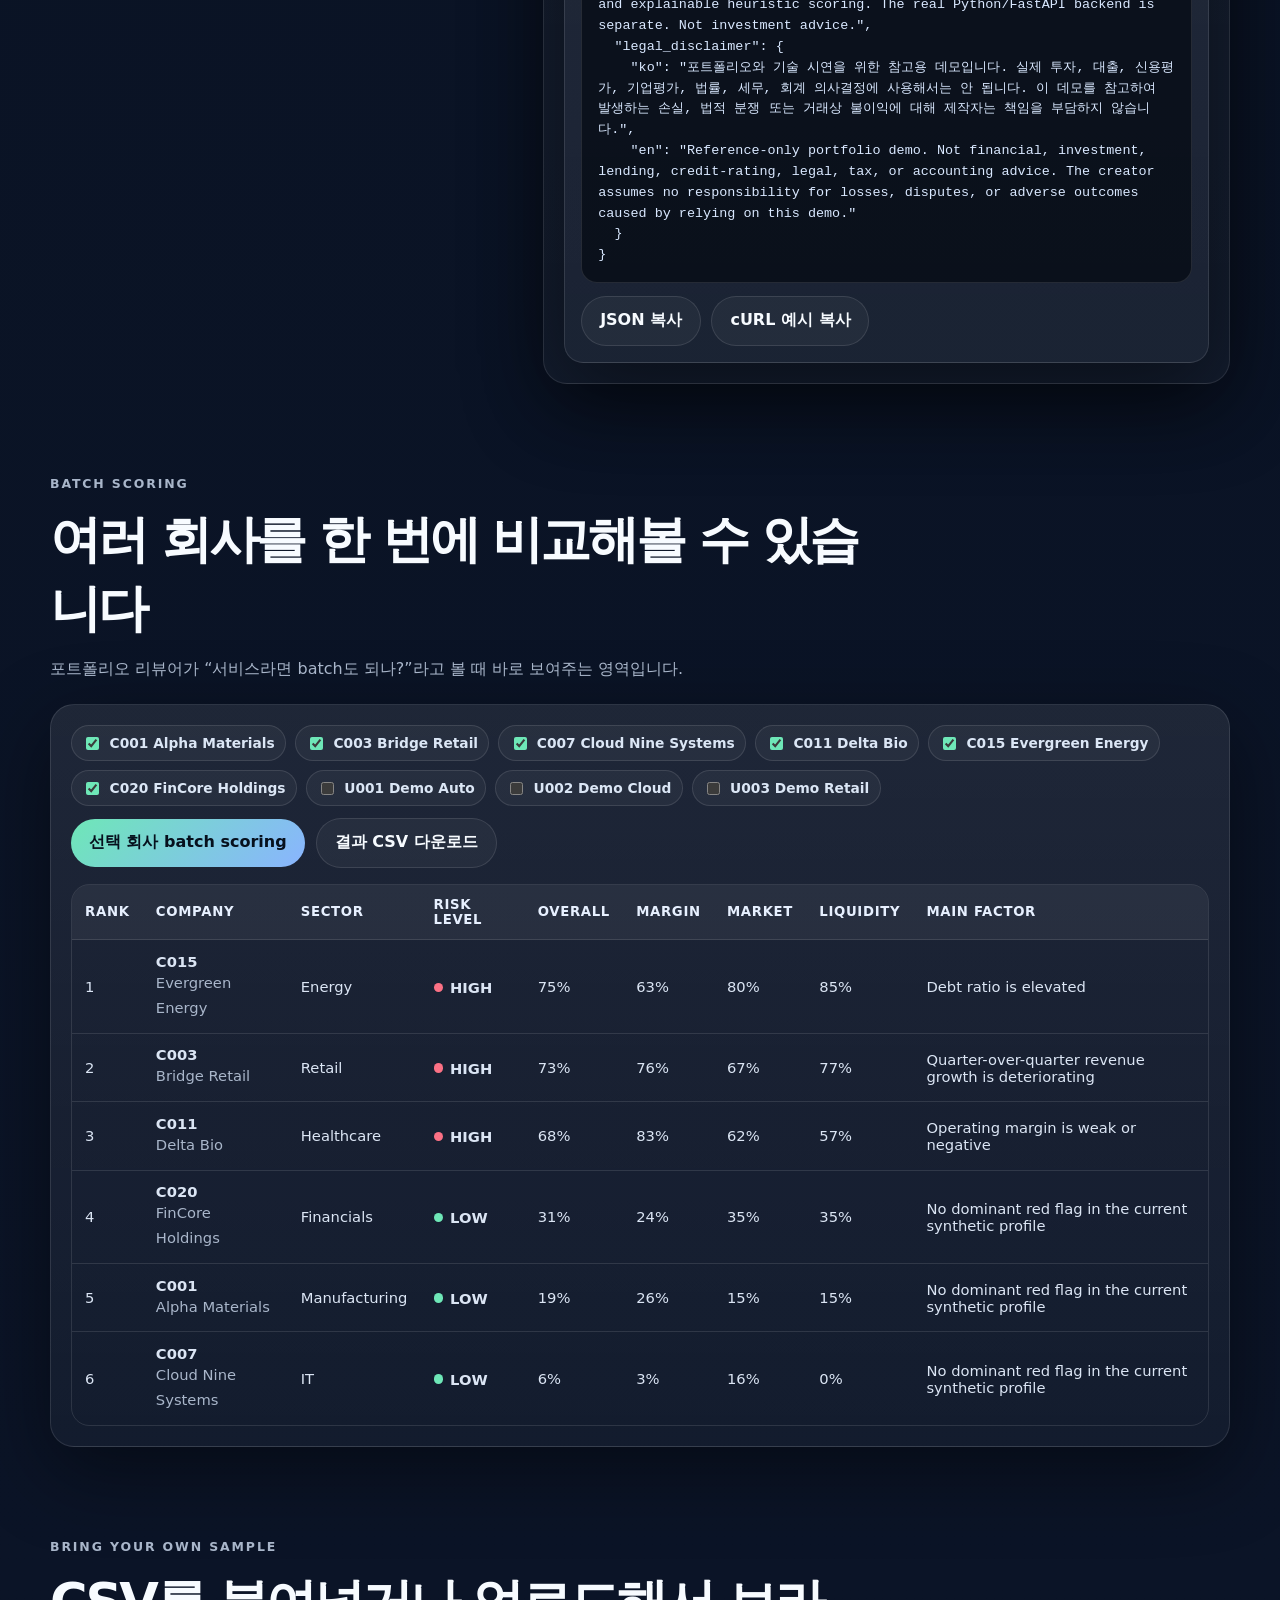
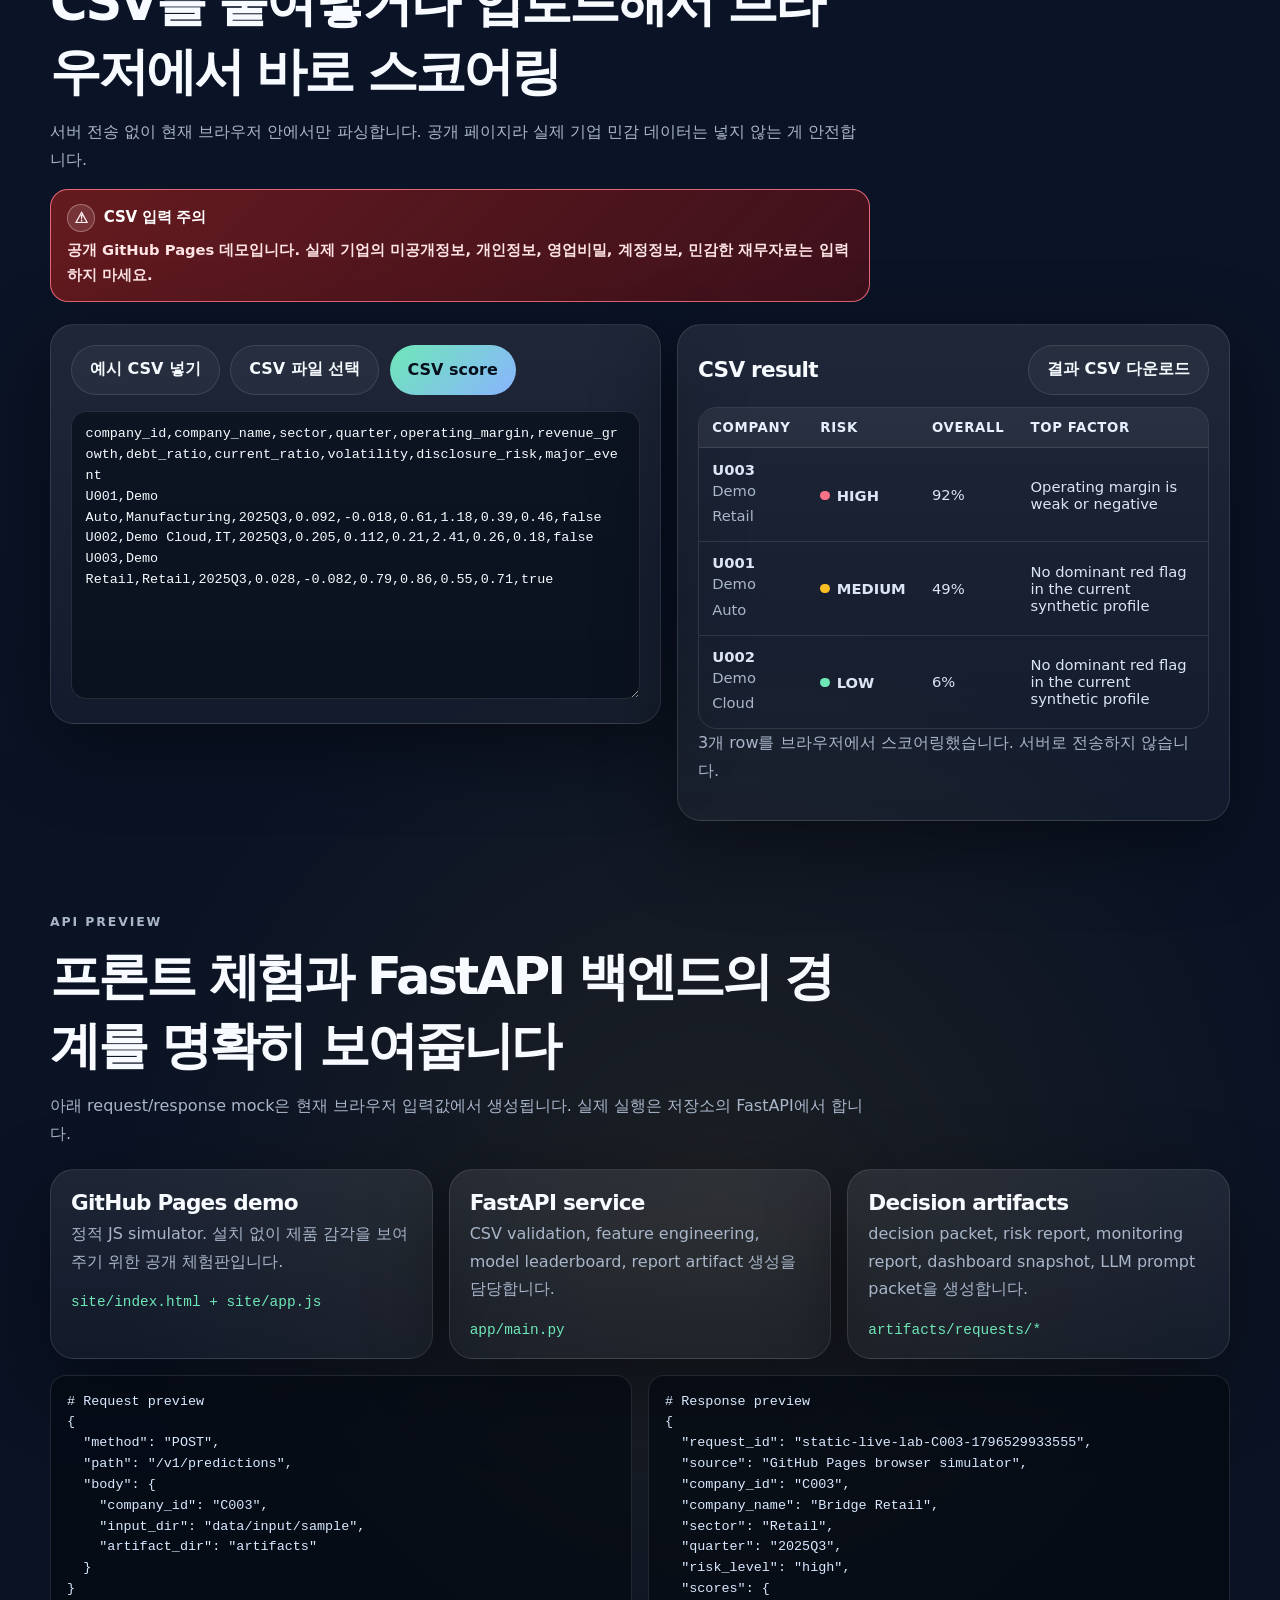
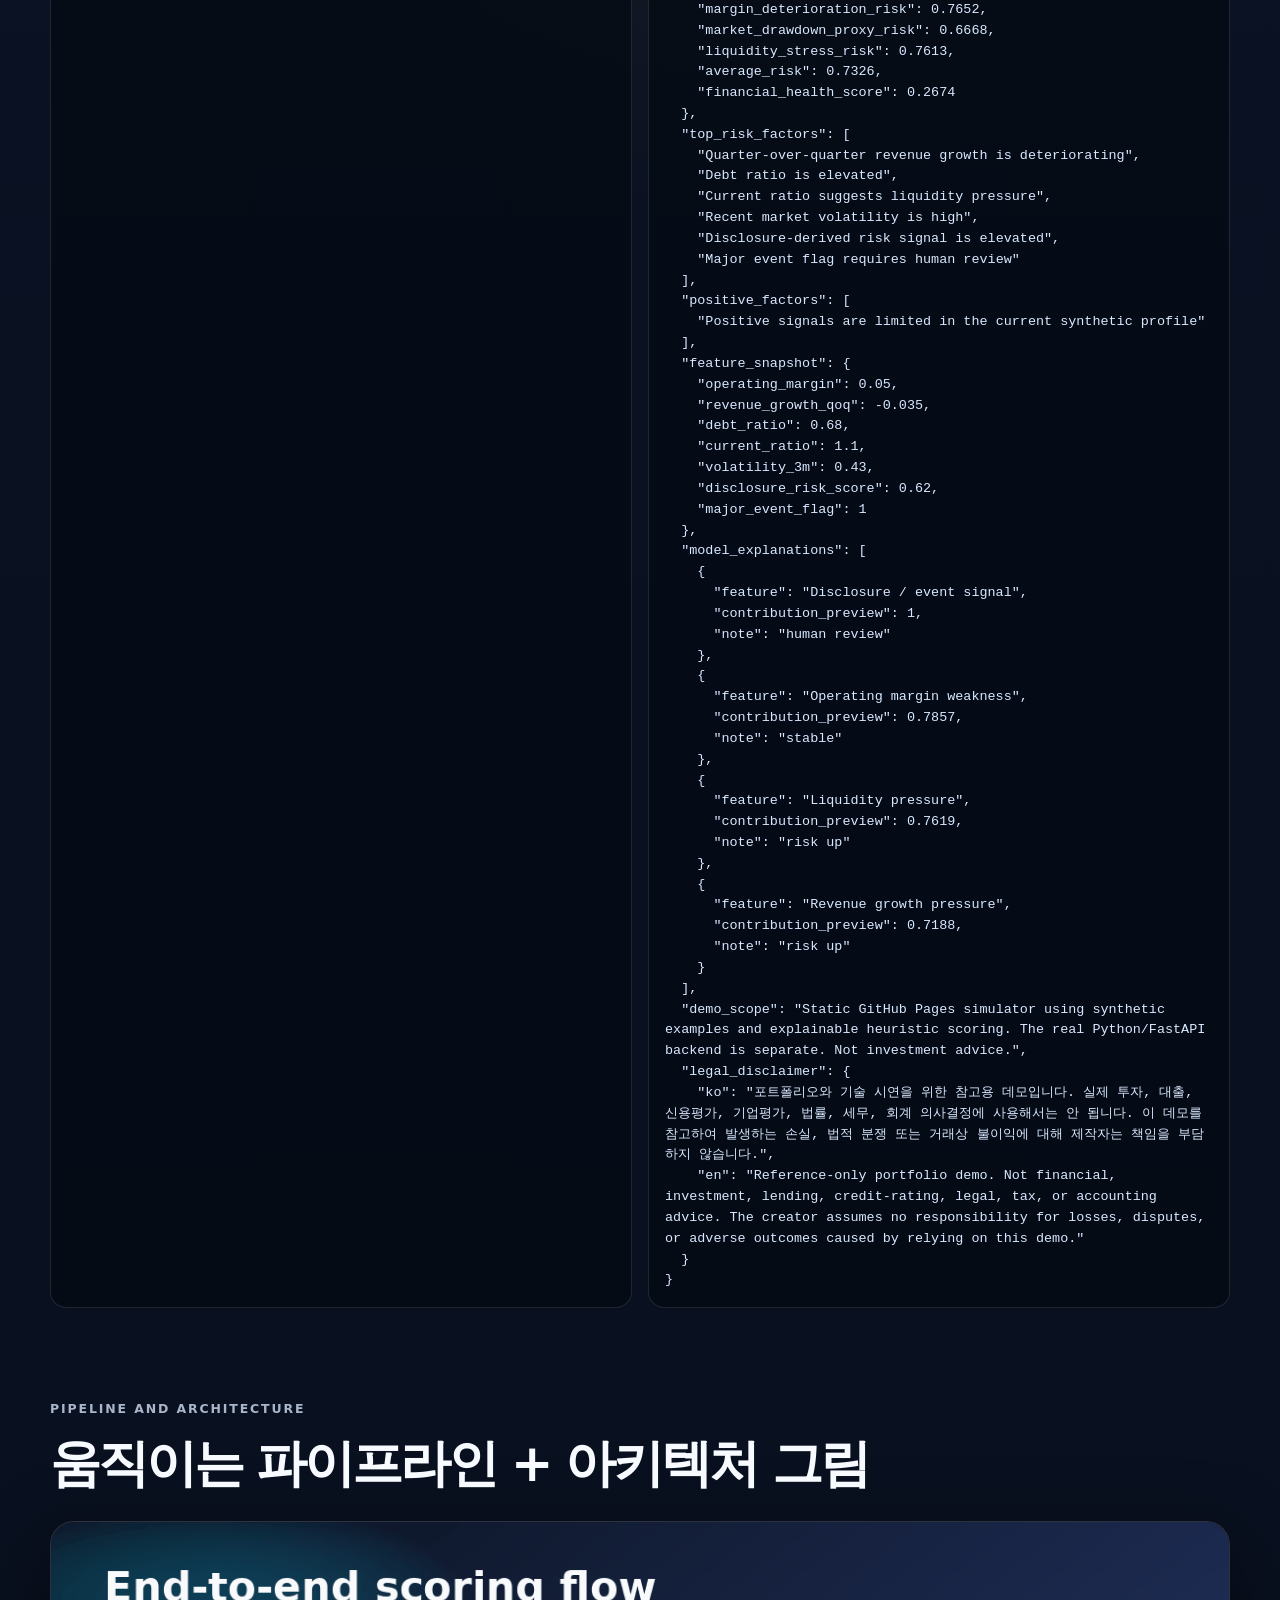
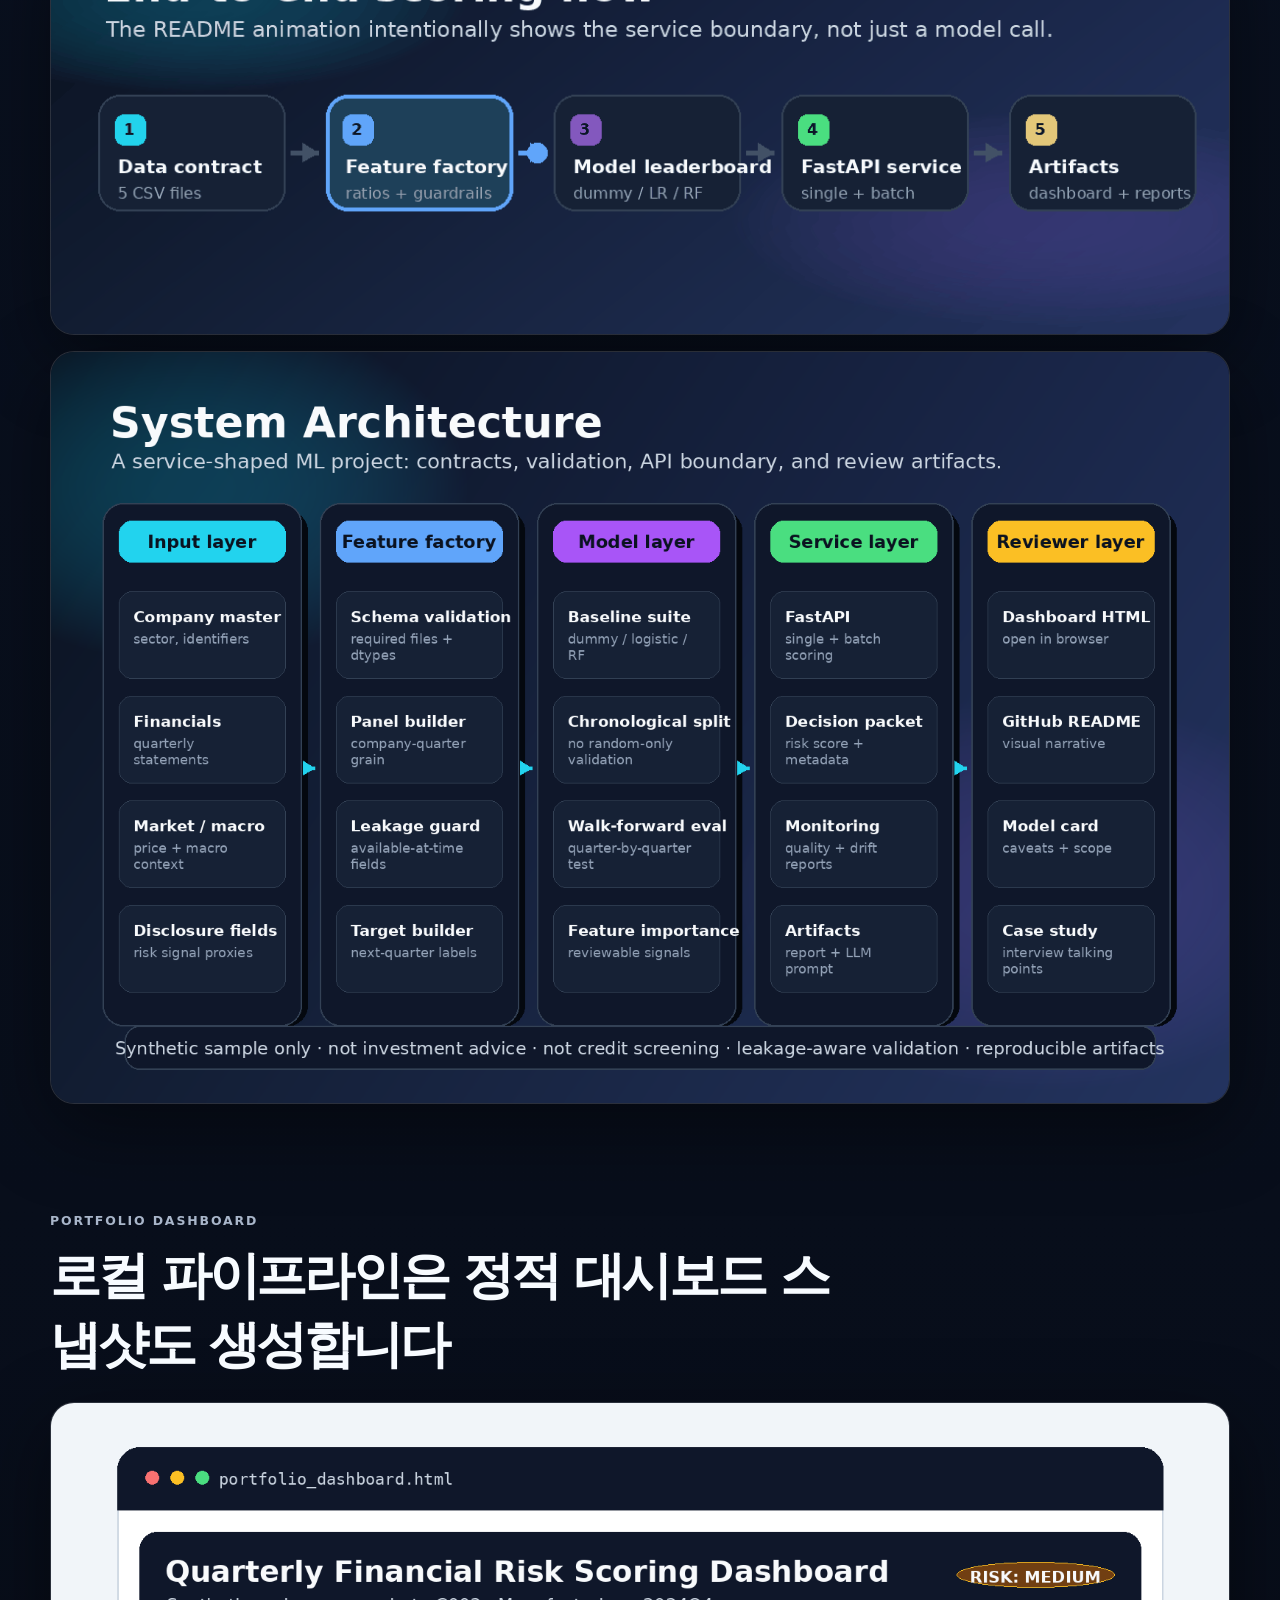
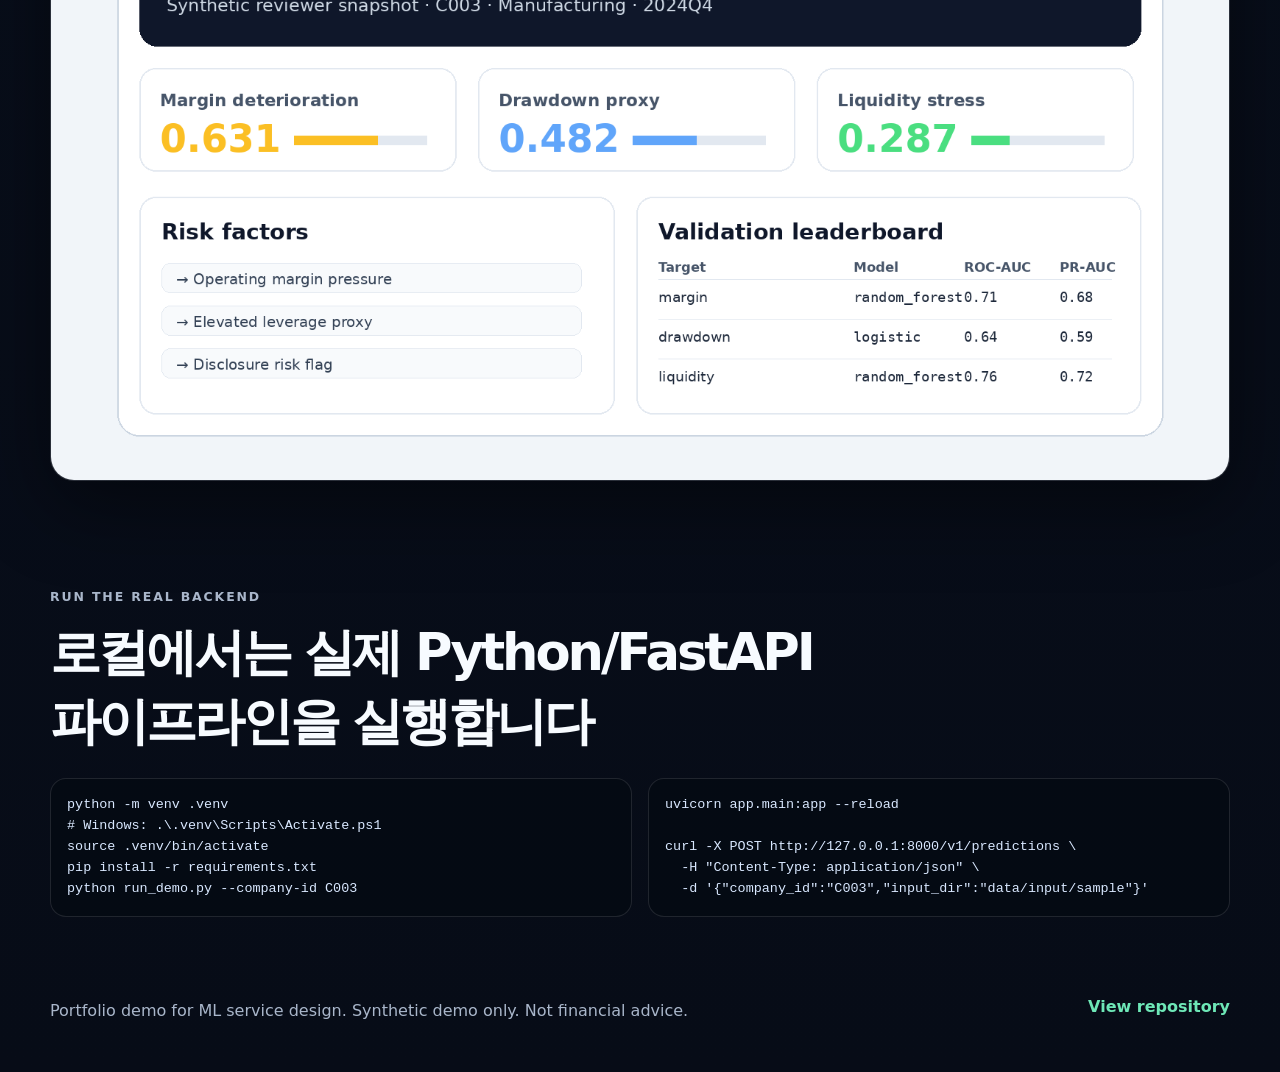
==== commit 6395e40d: "Add legal disclaimer warning to GitHub Pages demo" ====
--- a/index.html
+++ b/index.html
@@ -23,11 +23,26 @@
       <a href="#batch">Batch</a>
       <a href="#csv">CSV</a>
       <a href="#api">API</a>
+      <a href="site/evidence.html">Evidence</a>
       <a href="#run">Run locally</a>
     </nav>
   </header>
 
   <main id="top">
+
+    <section class="legal-warning section-shell" role="alert" aria-label="법적 면책 고지">
+      <div class="legal-title"><span aria-hidden="true">⚠</span><strong>중요 고지 / Legal Disclaimer</strong></div>
+      <p>
+        이 사이트는 실제 금융 서비스가 아닌 <strong>포트폴리오·교육·참고용 데모</strong>입니다.
+        모든 데이터, 점수, 설명, JSON, CSV 결과는 synthetic/sample 또는 브라우저 계산 예시이며
+        투자·대출·신용평가·기업평가·법률·회계·세무 자문으로 사용할 수 없습니다.
+      </p>
+      <p>
+        본 사이트 출력물이나 사용자가 입력한 데이터를 근거로 발생하는 투자 손실, 거래 판단, 분쟁,
+        법적 문제 등에 대해 제작자는 법령상 허용되는 범위 내에서 책임을 지지 않습니다.
+        실제 의사결정은 반드시 공식 자료와 전문가 검토를 거치세요.
+      </p>
+    </section>
     <section class="hero section-shell">
       <div class="hero-copy">
         <p class="eyebrow">GitHub Pages · browser-only live demo</p>
@@ -39,6 +54,7 @@
         <div class="hero-actions">
           <a class="button primary" href="#lab">지금 바로 해보기</a>
           <a class="button ghost" href="#csv">내 CSV 붙여넣기</a>
+          <a class="button ghost" href="site/evidence.html">데이터 근거 보기</a>
         </div>
         <div class="step-strip" aria-label="Demo steps">
           <span><b>1</b> 회사 선택</span>
@@ -71,6 +87,34 @@
       </article>
     </section>
 
+    <section class="section-shell evidence-callout" aria-label="Data evidence callout">
+      <div class="section-heading">
+        <p class="eyebrow">Evidence pack</p>
+        <h2>“과거자료와 입력 데이터는 뭘로 검증하나요?”에 대한 답도 준비했습니다</h2>
+        <p>
+          현재 데모는 synthetic sample이지만, 실데이터 확장 시 OpenDART/DART, KRX, ECOS/KOSIS 같은 공식 자료로 매핑하고,
+          Altman/Ohlson-style financial distress baseline, point-in-time validation, walk-forward backtest로 검증하도록 설계했습니다.
+        </p>
+      </div>
+      <div class="api-grid">
+        <article>
+          <h3>Official data mapping</h3>
+          <p>재무제표·공시·시장자료·거시지표를 각각 공식 데이터 소스에 연결합니다.</p>
+        </article>
+        <article>
+          <h3>Literature baseline</h3>
+          <p>Altman, Ohlson, Fama-French, default forecasting literature를 baseline 설명 근거로 둡니다.</p>
+        </article>
+        <article>
+          <h3>Leakage-aware validation</h3>
+          <p>공시일과 예측일을 분리하고 시간 기준 walk-forward 검증으로 과거자료 테스트를 설계합니다.</p>
+        </article>
+      </div>
+      <div class="hero-actions" style="margin-top: 1.25rem;">
+        <a class="button primary" href="site/evidence.html">데이터 검증 근거 페이지 열기</a>
+      </div>
+    </section>
+
     <section id="lab" class="section-shell lab-section">
       <div class="section-heading">
         <p class="eyebrow">Live company lab</p>
@@ -216,6 +260,11 @@
         <p class="eyebrow">Bring your own sample</p>
         <h2>CSV를 붙여넣거나 업로드해서 브라우저에서 바로 스코어링</h2>
         <p>서버 전송 없이 현재 브라우저 안에서만 파싱합니다. 공개 페이지라 실제 기업 민감 데이터는 넣지 않는 게 안전합니다.</p>
+
+        <div class="legal-warning compact-warning" role="note" aria-label="CSV 입력 주의사항">
+          <div class="legal-title"><span aria-hidden="true">⚠</span><strong>CSV 입력 주의</strong></div>
+          <p>공개 GitHub Pages 데모입니다. 실제 기업의 미공개정보, 개인정보, 영업비밀, 계정정보, 민감한 재무자료는 입력하지 마세요.</p>
+        </div>
       </div>
       <div class="csv-grid">
         <div class="csv-card">
--- a/site/styles.css
+++ b/site/styles.css
@@ -345,3 +345,74 @@
   .risk-summary { flex-direction: column; }
   .footer { flex-direction: column; }
 }
+
+.evidence-list {
+  margin: 0;
+  padding-left: 1.25rem;
+  display: grid;
+  gap: 0.85rem;
+  color: var(--text);
+}
+.evidence-list li {
+  padding: 0.85rem 0.95rem;
+  background: rgba(255,255,255,0.04);
+  border: 1px solid rgba(255,255,255,0.08);
+  border-radius: 14px;
+}
+.evidence-mini-grid {
+  display: grid;
+  grid-template-columns: repeat(3, minmax(0, 1fr));
+  gap: 1rem;
+}
+@media (max-width: 900px) {
+  .evidence-mini-grid { grid-template-columns: 1fr; }
+}
+
+
+.legal-warning {
+  margin-top: 1.15rem;
+  margin-bottom: 1.35rem;
+  padding: 1rem 1.15rem;
+  border: 2px solid rgba(251, 113, 133, 0.88);
+  background:
+    linear-gradient(135deg, rgba(127, 29, 29, 0.62), rgba(63, 11, 22, 0.52)),
+    rgba(127, 29, 29, 0.42);
+  color: #ffe4e6;
+  border-radius: 18px;
+  box-shadow: 0 18px 48px rgba(127, 29, 29, 0.28);
+}
+.legal-warning .legal-title {
+  display: flex;
+  align-items: center;
+  gap: 0.55rem;
+  margin-bottom: 0.65rem;
+  color: #fff1f2;
+  font-size: 1rem;
+  font-weight: 950;
+  letter-spacing: -0.015em;
+}
+.legal-warning .legal-title span {
+  display: inline-grid;
+  place-items: center;
+  width: 1.75rem;
+  height: 1.75rem;
+  border-radius: 999px;
+  background: rgba(255, 228, 230, 0.13);
+  border: 1px solid rgba(255, 228, 230, 0.35);
+}
+.legal-warning p {
+  margin: 0.38rem 0 0;
+  color: #ffe4e6;
+  line-height: 1.68;
+  font-weight: 750;
+}
+.legal-warning strong { color: #ffffff; }
+.compact-warning {
+  width: 100%;
+  margin: 1rem 0 0;
+  padding: 0.85rem 1rem;
+  border-width: 1px;
+  box-shadow: none;
+}
+.compact-warning .legal-title { margin-bottom: 0.4rem; font-size: 0.94rem; }
+.compact-warning p { font-size: 0.92rem; }
